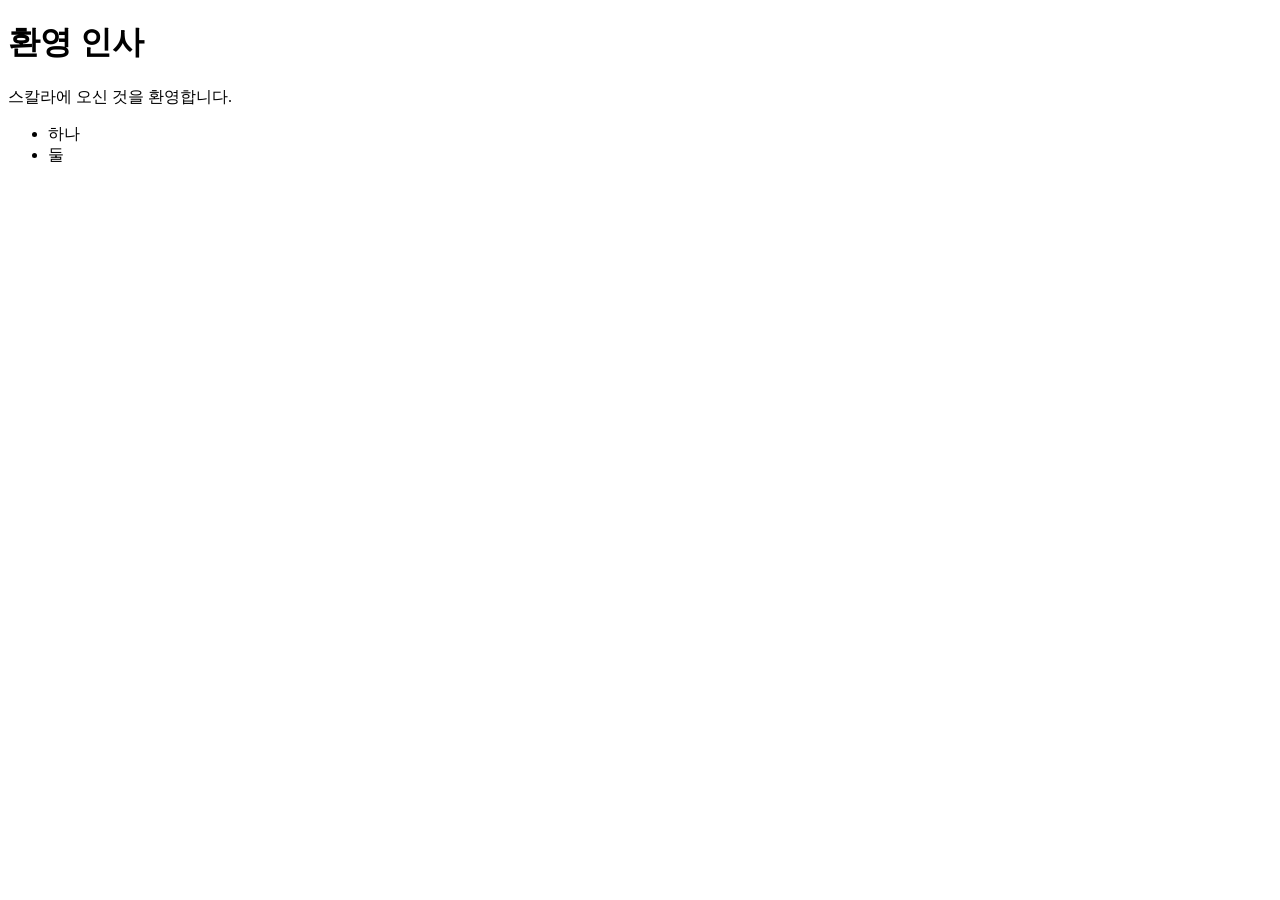
==== html/index.html @ 6786fbf0 "자기소개 변경" ====
<!DOCTYPE html>
<html lang="en">
<head>
    <meta charset="UTF-8">
    <meta name="viewport" content="width=device-width, initial-scale=1.0">
    <title>Welcome SKALAL</title>
</head>
<body>
    <h1>환영 인사</h1>
    <p>스칼라에 오신 것을 환영합니다.</p>
    <ul>
        <li>하나</li>
        <li>둘</li>
    </ul>
    
</body>
</html>
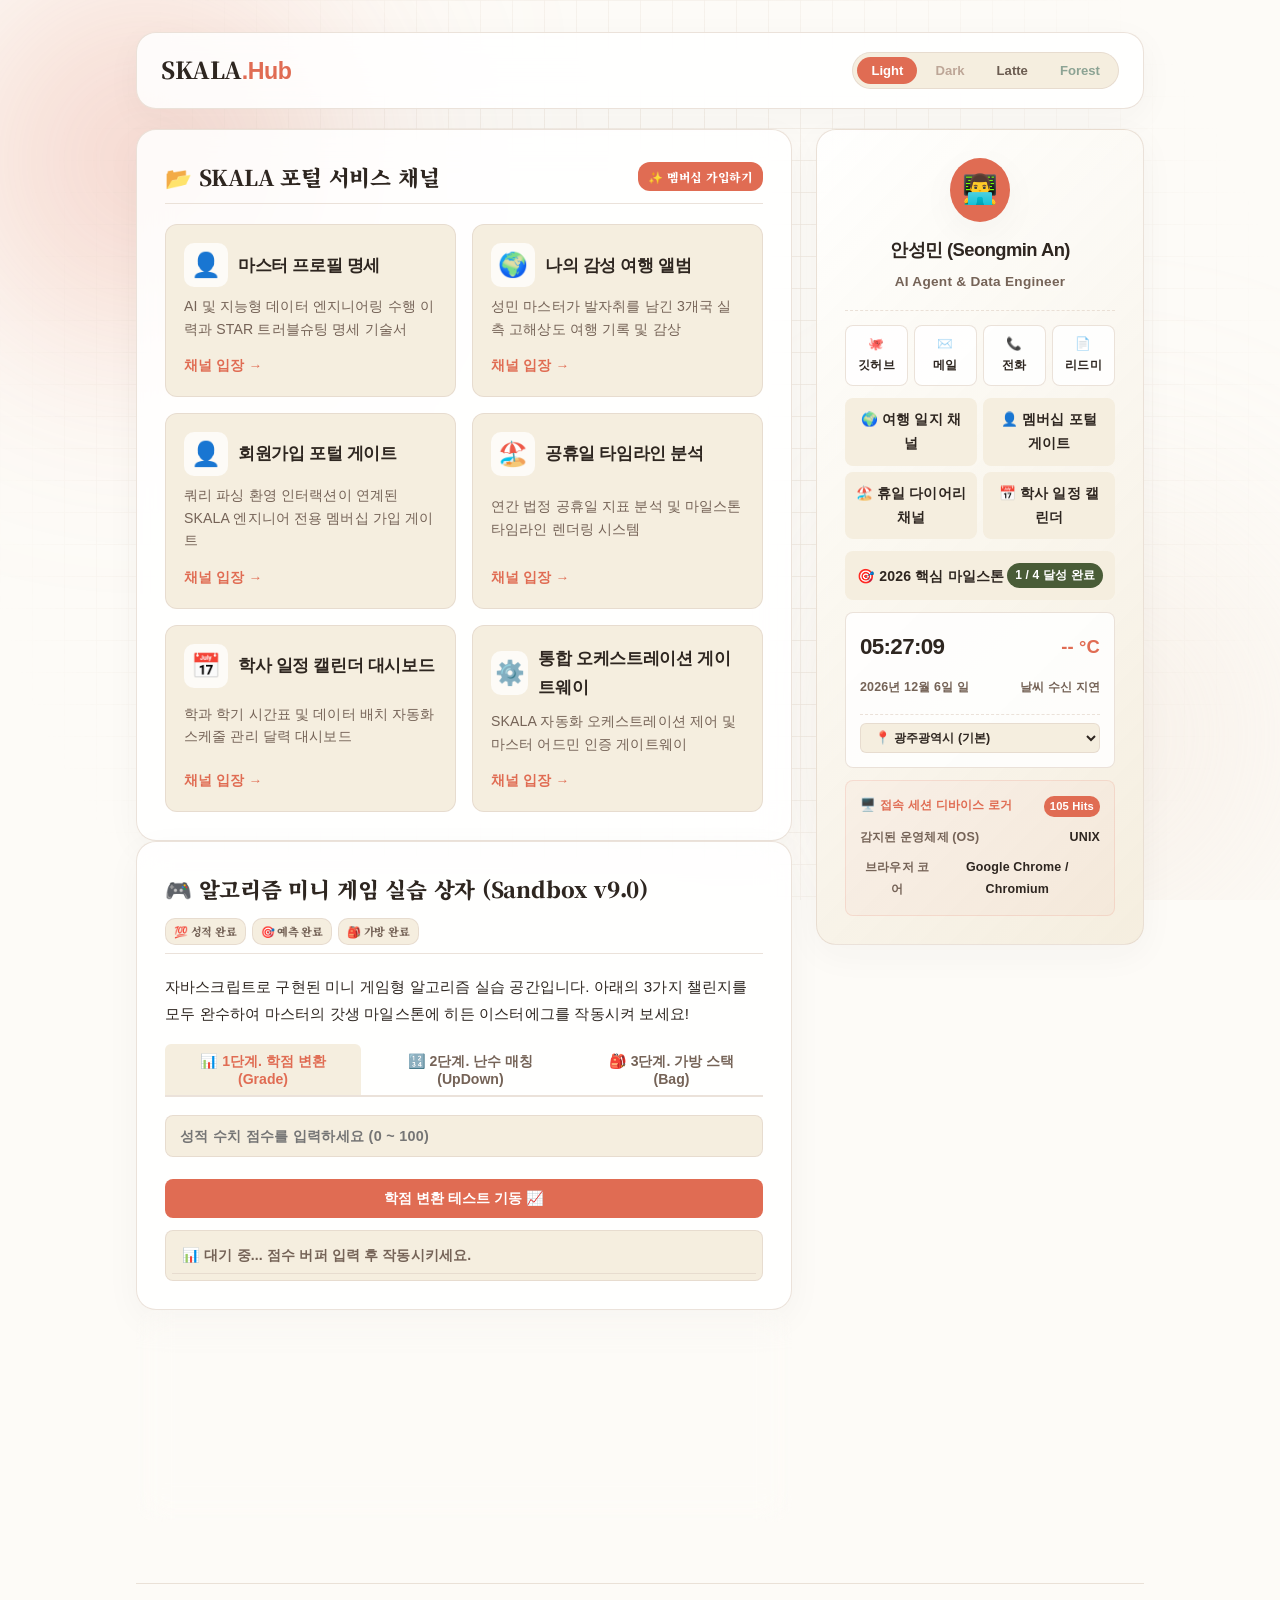
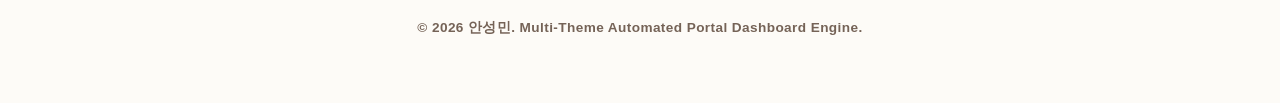
==== commit 1020b6ba: "1차 최종본 완성" ====
--- a/html/index.html
+++ b/html/index.html
@@ -1,17 +1,457 @@
 <!DOCTYPE html>
-<html lang="en">
+<html lang="ko">
 <head>
     <meta charset="UTF-8">
     <meta name="viewport" content="width=device-width, initial-scale=1.0">
-    <title>Welcome SKALAL</title>
+    <title>SKALA | Portal 마스터 허브 대시보드</title>
+    <link rel="stylesheet" href="../css/style.css">
+    <style>
+        /* 📱 고속 줌인 및 반응형 픽셀 무결성 스타일팩 */
+        .naver-main-layout {
+            display: grid;
+            grid-template-columns: 2fr 1fr;
+            gap: 24px;
+            align-items: start;
+        }
+        @media (max-width: 1024px) {
+            .naver-main-layout {
+                grid-template-columns: 1fr;
+            }
+            .right-sidebar-stream {
+                order: -1;
+            }
+        }
+        .portal-service-grid {
+            display: grid;
+            grid-template-columns: repeat(auto-fit, minmax(240px, 1fr));
+            gap: 16px;
+        }
+        .cozy-input, .cozy-btn {
+            width: 100%;
+            box-sizing: border-box;
+        }
+        .sandbox-btn-group {
+            display: flex;
+            gap: 8px;
+            flex-wrap: wrap;
+            margin-top: 10px;
+        }
+        .sandbox-btn-group .cozy-btn {
+            flex: 1;
+            min-width: 100px;
+        }
+
+        /* �️ 입체형 좌우 분할 게임 디스플레이 콘솔 전용 디자인 팩 */
+        .console-split-layout {
+            display: grid;
+            grid-template-columns: 1fr 1.1fr;
+            gap: 16px;
+            margin-top: 10px;
+        }
+        @media (max-width: 768px) {
+            .console-split-layout {
+                grid-template-columns: 1fr;
+            }
+        }
+
+        .console-control-panel {
+            display: flex;
+            flex-direction: column;
+            gap: 6px;
+        }
+
+        /* 따뜻한 라떼/오트밀 감성의 코지(Cozy) 가상 스크린 */
+        .virtual-screen-deck {
+            background: var(--bg-nested);
+            border: 1px solid var(--border-cozy);
+            border-radius: 12px;
+            padding: 12px;
+            display: flex;
+            flex-direction: column;
+            justify-content: space-between;
+            box-shadow: var(--shadow-cozy);
+            position: relative;
+            min-height: 180px; /* 세로 폭 대폭 축소하여 No Scroll 핏 완료 */
+        }
+
+        .screen-glass {
+            flex: 1;
+            background: var(--bg-primary);
+            border-radius: 8px;
+            border: 1px solid var(--border-cozy);
+            padding: 10px;
+            position: relative;
+            overflow: hidden;
+            display: flex;
+            flex-direction: column;
+            align-items: center;
+            justify-content: center;
+            text-align: center;
+            transition: var(--transition-apple);
+        }
+
+        /* 아날로그 노이즈를 걷어내고 따뜻한 에스테틱 격자망 투영 */
+        .screen-crt-grid {
+            position: absolute;
+            top: 0; left: 0; width: 100%; height: 100%;
+            background-image: radial-gradient(var(--border-cozy) 1px, transparent 1px);
+            background-size: 16px 16px;
+            opacity: 0.35;
+            pointer-events: none;
+            z-index: 10;
+        }
+
+        .screen-title {
+            font-size: 0.72rem;
+            font-weight: 800;
+            color: var(--text-muted);
+            display: flex;
+            justify-content: space-between;
+            width: 100%;
+            border-bottom: 1px dashed var(--border-cozy);
+            padding-bottom: 4px;
+            margin-bottom: 8px;
+        }
+
+        /* 🐾 성장형 마스터 아바타 캐릭터 */
+        .avatar-stage-wrap {
+            display: flex;
+            flex-direction: column;
+            align-items: center;
+            gap: 6px;
+            animation: breatheMotion 2s infinite alternate ease-in-out;
+        }
+        @keyframes breatheMotion {
+            0% { transform: translateY(0); }
+            100% { transform: translateY(-4px); }
+        }
+        .avatar-character {
+            font-size: 2.5rem;
+            transition: var(--transition-apple);
+            filter: drop-shadow(0 4px 8px rgba(224, 108, 83, 0.25));
+        }
+        .avatar-level-tag {
+            background: var(--color-brand);
+            color: #fff;
+            font-size: 0.7rem;
+            font-weight: 800;
+            padding: 1px 6px;
+            border-radius: 20px;
+            box-shadow: 0 2px 6px rgba(224,108,83,0.2);
+        }
+
+        /* 📊 누적 학점 게이지 그래프 */
+        .progress-rail {
+            width: 100%;
+            max-width: 180px;
+            height: 8px;
+            background: var(--bg-nested);
+            border-radius: 10px;
+            overflow: hidden;
+            border: 1px solid var(--border-cozy);
+            margin-top: 4px;
+        }
+        .progress-bar-fill {
+            width: 0%;
+            height: 100%;
+            background: var(--color-brand);
+            transition: width 1.2s cubic-bezier(0.16, 1, 0.3, 1);
+            box-shadow: 0 0 4px rgba(224, 108, 83, 0.3);
+        }
+
+        /* 🎒 가방 입체 스택 랙 */
+        .console-stack-rack {
+            display: flex;
+            flex-direction: column-reverse;
+            gap: 4px;
+            width: 100%;
+            max-width: 150px;
+            background: var(--bg-primary);
+            border: 1px dashed var(--border-cozy);
+            padding: 6px;
+            border-radius: 6px;
+            min-height: 90px;
+        }
+        .console-rack-item {
+            background: var(--bg-nested);
+            color: var(--text-main);
+            padding: 3px 8px;
+            border-radius: 4px;
+            font-size: 0.72rem;
+            font-weight: 800;
+            text-align: center;
+            border: 1px solid var(--border-cozy);
+            animation: popIn 0.3s forwards cubic-bezier(0.16, 1, 0.3, 1);
+        }
+        @keyframes popIn {
+            from { opacity: 0; transform: scale(0.9) translateY(8px); }
+            to { opacity: 1; transform: scale(1) translateY(0); }
+        }
+
+        /* 🔢 이진 탐색 스캔 도트 가이드 */
+        .binary-scan-rail {
+            display: flex;
+            justify-content: space-between;
+            width: 100%;
+            max-width: 200px;
+            height: 16px;
+            background: var(--bg-primary);
+            border-radius: 20px;
+            border: 1px solid var(--border-cozy);
+            align-items: center;
+            padding: 0 8px;
+            margin-top: 6px;
+        }
+        .scan-dot {
+            width: 6px;
+            height: 6px;
+            background: var(--border-cozy);
+            border-radius: 50%;
+            transition: var(--transition-apple);
+        }
+        .scan-dot.active {
+            background: var(--color-brand);
+            box-shadow: 0 0 6px var(--color-brand);
+            transform: scale(1.2);
+        }
+        .scan-dot.target {
+            background: var(--color-success);
+            box-shadow: 0 0 6px var(--color-success);
+            transform: scale(1.2);
+        }
+    </style>
 </head>
 <body>
-    <h1>환영 인사</h1>
-    <p>스칼라에 오신 것을 환영합니다.</p>
-    <ul>
-        <li>하나</li>
-        <li>둘</li>
-    </ul>
-    
+
+    <div class="mesh-gradient-bg">
+        <div class="gradient-orb orb-1"></div>
+        <div class="gradient-orb orb-2"></div>
+        <div class="notion-grid-mask"></div>
+    </div>
+
+    <div class="app-container">
+        <header class="global-header">
+            <a href="index.html" class="logo-area" style="text-decoration:none; color:inherit;">SKALA<span>.Hub</span></a>
+            <nav class="theme-select-box" aria-label="멀티 테마 스위치">
+                <button class="theme-btn-node active" data-theme="light">Light</button>
+                <button class="theme-btn-node" data-theme="dark">Dark</button>
+                <button class="theme-btn-node" data-theme="oatmeal">Latte</button>
+                <button class="theme-btn-node" data-theme="forest">Forest</button>
+            </nav>
+        </header>
+
+        <main class="naver-main-layout">
+            
+            <div class="left-content-stream">
+                <section class="dashboard-card">
+                    <div class="widget-headline" style="display:flex; justify-content:space-between; align-items:center;">
+                        <span>📂 SKALA 포털 서비스 채널</span>
+                        <a href="signUp.html" style="font-size:0.75rem; font-weight:900; background:var(--color-brand); color:#fff; padding:4px 10px; border-radius:12px; text-decoration:none;">✨ 멤버십 가입하기</a>
+                    </div>
+                    <div class="portal-service-grid">
+                        
+                        <div class="service-nav-card" style="border:1px solid var(--border-cozy);">
+                            <div class="service-nav-header">
+                                <div class="service-icon-wrap">👤</div>
+                                <div class="service-nav-title">마스터 프로필 명세</div>
+                            </div>
+                            <p class="service-nav-desc">AI 및 지능형 데이터 엔지니어링 수행 이력과 STAR 트러블슈팅 명세 기술서</p>
+                            <a href="myProfile.html" class="service-jump-btn">채널 입장 &rarr;</a>
+                        </div>
+
+                        <div class="service-nav-card" style="border:1px solid var(--border-cozy);">
+                            <div class="service-nav-header">
+                                <div class="service-icon-wrap">🌍</div>
+                                <div class="service-nav-title">나의 감성 여행 앨범</div>
+                            </div>
+                            <p class="service-nav-desc">성민 마스터가 발자취를 남긴 3개국 실측 고해상도 여행 기록 및 감상</p>
+                            <a href="myTrip.html" class="service-jump-btn">채널 입장 &rarr;</a>
+                        </div>
+
+                        <div class="service-nav-card" style="border:1px solid var(--border-cozy);">
+                            <div class="service-nav-header">
+                                <div class="service-icon-wrap">👤</div>
+                                <div class="service-nav-title">회원가입 포털 게이트</div>
+                            </div>
+                            <p class="service-nav-desc">쿼리 파싱 환영 인터랙션이 연계된 SKALA 엔지니어 전용 멤버십 가입 게이트</p>
+                            <a href="signUp.html" class="service-jump-btn">채널 입장 &rarr;</a>
+                        </div>
+
+                        <div class="service-nav-card" style="border:1px solid var(--border-cozy);">
+                            <div class="service-nav-header">
+                                <div class="service-icon-wrap">🏖️</div>
+                                <div class="service-nav-title">공휴일 타임라인 분석</div>
+                            </div>
+                            <p class="service-nav-desc">연간 법정 공휴일 지표 분석 및 마일스톤 타임라인 렌더링 시스템</p>
+                            <a href="holiday.html" class="service-jump-btn">채널 입장 &rarr;</a>
+                        </div>
+
+                        <div class="service-nav-card" style="border:1px solid var(--border-cozy);">
+                            <div class="service-nav-header">
+                                <div class="service-icon-wrap">📅</div>
+                                <div class="service-nav-title">학사 일정 캘린더 대시보드</div>
+                            </div>
+                            <p class="service-nav-desc">학과 학기 시간표 및 데이터 배치 자동화 스케줄 관리 달력 대시보드</p>
+                            <a href="myClass.html" class="service-jump-btn">채널 입장 &rarr;</a>
+                        </div>
+
+                        <div class="service-nav-card" style="border:1px solid var(--border-cozy);">
+                            <div class="service-nav-header">
+                                <div class="service-icon-wrap">⚙️</div>
+                                <div class="service-nav-title">통합 오케스트레이션 게이트웨이</div>
+                            </div>
+                            <p class="service-nav-desc">SKALA 자동화 오케스트레이션 제어 및 마스터 어드민 인증 게이트웨이</p>
+                            <a href="gateway.html" class="service-jump-btn">채널 입장 &rarr;</a>
+                        </div>
+
+                    </div>
+                </section>
+
+                <section class="dashboard-card" id="sandboxSection">
+                    <div class="widget-headline" style="display:flex; justify-content:space-between; align-items:center; flex-wrap:wrap; gap:10px;">
+                        <span>🎮 알고리즘 미니 게임 실습 상자 (Sandbox v9.0)</span>
+                        <!-- 🎁 마스터 퀘스트 배지 현황판 -->
+                        <div style="display:flex; gap:6px;">
+                            <span id="badgeRunning" style="font-size:0.7rem; font-weight:900; background:var(--bg-nested); color:var(--text-muted); padding:3px 8px; border-radius:10px; border:1px solid var(--border-cozy); transition:var(--transition-apple);">💯 성적 완료</span>
+                            <span id="badgeGourmet" style="font-size:0.7rem; font-weight:900; background:var(--bg-nested); color:var(--text-muted); padding:3px 8px; border-radius:10px; border:1px solid var(--border-cozy); transition:var(--transition-apple);">🎯 예측 완료</span>
+                            <span id="badgeTravel" style="font-size:0.7rem; font-weight:900; background:var(--bg-nested); color:var(--text-muted); padding:3px 8px; border-radius:10px; border:1px solid var(--border-cozy); transition:var(--transition-apple);">🎒 가방 완료</span>
+                        </div>
+                    </div>
+                    <p class="section-desc" style="margin-bottom:16px;">
+                        자바스크립트로 구현된 미니 게임형 알고리즘 실습 공간입니다. 아래의 3가지 챌린지를 모두 완수하여 마스터의 갓생 마일스톤에 히든 이스터에그를 작동시켜 보세요!
+                    </p>
+                    <div class="sandbox-tabs" role="tablist">
+                        <button class="tab-btn active" onclick="switchSandboxTab('gradePanel', this)">📊 1단계. 학점 변환 (Grade)</button>
+                        <button class="tab-btn" onclick="switchSandboxTab('updownPanel', this)">🔢 2단계. 난수 매칭 (UpDown)</button>
+                        <button class="tab-btn" onclick="switchSandboxTab('bagPanel', this)">🎒 3단계. 가방 스택 (Bag)</button>
+                    </div>
+
+                    <!-- 1. Grade 탭 (러닝 강도 판정) -->
+                    <div class="tab-panel active" id="gradePanel" role="tabpanel">
+                        <label for="gradeInput" style="display:none;">러닝 컨디션 점수</label>
+                        <input type="number" class="cozy-input" id="gradeInput" placeholder="성적 수치 점수를 입력하세요 (0 ~ 100)">
+                        <button class="cozy-btn" style="margin-top:10px;" onclick="executeGradeCalc()">학점 변환 테스트 기동 📈</button>
+                        <div class="sandbox-log-list" id="gradeLog"><div class="sandbox-log-item">📊 대기 중... 점수 버퍼 입력 후 작동시키세요.</div></div>
+                    </div>
+
+                    <!-- 2. UpDown 탭 (미식 임계값 맞추기) -->
+                    <div class="tab-panel" id="updownPanel" role="tabpanel">
+                        <label for="updownInput" style="display:none;">매운맛 임계값 예측</label>
+                        <input type="number" class="cozy-input" id="updownInput" placeholder="추측 난수 변수값 입력 (1 ~ 100)">
+                        <div class="sandbox-btn-group">
+                            <button class="cozy-btn" onclick="executeUpDownGame()">정답 맞추기 시도 🎯</button>
+                            <button class="cozy-btn" style="background:var(--text-muted);" onclick="resetUpDownGame()">난수 초기화</button>
+                        </div>
+                        <div class="sandbox-log-list" id="updownLog"><div class="sandbox-log-item">🎲 게임이 준비되었습니다. 난수를 예측해 보세요! (치트키는 F12 콘솔 탭을 확인하세요.)</div></div>
+                    </div>
+
+                    <!-- 3. Bag 탭 (여행 캐리어 패킹) -->
+                    <div class="tab-panel" id="bagPanel" role="tabpanel">
+                        <label for="bagInput" style="display:none;">여행 소장품 기입</label>
+                        <input type="text" class="cozy-input" id="bagInput" placeholder="가방에 집어넣을 소장품 명칭 입력 (예: 스마트폰, 노트북, 책, 지갑 등)">
+                        <div class="sandbox-btn-group">
+                            <button class="cozy-btn" onclick="executeBagAction('add')">아이템 적재 ➕</button>
+                            <button class="cozy-btn" style="background:#ba7a70;" onclick="executeBagAction('remove')">최근 아이템 꺼내기 (Pop) ➖</button>
+                            <button class="cozy-btn" style="background:var(--text-main);" onclick="executeBagAction('clear')">가방 전체 비우기</button>
+                        </div>
+                        <div class="sandbox-log-list" id="bagLog"><div class="sandbox-log-item">🎒 가방 인스턴스가 완전히 비어있습니다.</div></div>
+                    </div>
+                </section>
+
+                <section class="dashboard-card n8n-live-panel">
+                    <div class="n8n-header-meta">
+                        <div>🔄 n8n 워크플로우 실시간 파이프라인 모니터</div>
+                        <div id="n8nStatus" style="color:#a3e635; font-weight: 900; letter-spacing: 0.05em;">● 정상 작동 중</div>
+                    </div>
+                    <div class="n8n-terminal-box" title="마우스 호버 시 로그 스트림 흐름이 정지되어 가독성을 확보합니다">
+                        <div class="n8n-scroller" id="n8nTerminalScroller"></div>
+                    </div>
+                </section>
+            </div>
+
+            <div class="right-sidebar-stream">
+                <div class="dashboard-card naver-profile-box">
+                    <div class="profile-avatar">👨‍💻</div>
+                    <div class="profile-name">안성민 (Seongmin An)</div>
+                    <div class="profile-duty">AI Agent & Data Engineer</div>
+                    
+                    <div class="portal-quick-bar" aria-label="개인 서재 핫라인 링크">
+                        <a href="https://github.com/rntqkdl" target="_blank" class="quick-chip" title="GitHub 코드 저장소 오픈">🐙<br>깃허브</a>
+                        <a href="mailto:tjdals2299@gmail.com" class="quick-chip" title="이메일 다이렉트 전송">✉️<br>메일</a>
+                        <a href="tel:010-2878-5134" class="quick-chip" title="유선 모바일 핫라인 연결">📞<br>전화</a>
+                        <a href="../README.md" target="_blank" class="quick-chip" title="대시보드 운영 아키텍처 명세서">📄<br>리드미</a>
+                    </div>
+                    
+                    <div class="sub-links">
+                        <a href="myTrip.html">🌍 여행 일지 채널</a>
+                        <a href="signUp.html">👤 멤버십 포털 게이트</a>
+                        <a href="holiday.html">🏖️ 휴일 다이어리 채널</a>
+                        <a href="myClass.html">📅 학사 일정 캘린더</a>
+                    </div>
+
+                    <div class="milestone-counter">
+                        <span>🎯 2026 핵심 마일스톤</span>
+                        <span class="milestone-badge" id="milestoneCount">1 / 4 달성 완료</span>
+                    </div>
+
+                    <div class="milestone-counter" style="flex-direction:column; align-items:stretch; gap:10px; margin-top:12px; background:var(--bg-card); border:1px solid var(--border-cozy); padding:14px;">
+                        <div style="display:flex; justify-content:space-between; align-items:center;">
+                            <span id="realtimeClock" style="font-size:1.4rem; font-weight:900; letter-spacing:-0.03em;">00:00:00</span>
+                            <span id="wTemp" style="font-weight:900; color:var(--color-brand); font-size:1.15rem;">--°C</span>
+                        </div>
+                        <div style="display:flex; justify-content:space-between; align-items:center; font-size:0.78rem; color:var(--text-muted);">
+                            <span id="realtimeDate">날짜 연산 중</span>
+                            <span id="wDesc" style="font-weight:700;">로딩 중...</span>
+                        </div>
+                        <!-- ⛅ 고도화: 비동기 도시 선택 기상 레이어 탑재 -->
+                        <div style="margin-top: 6px; border-top: 1px dashed var(--border-cozy); padding-top: 8px;">
+                            <label for="city-select" style="display:none;">도시 선택</label>
+                            <select id="city-select" style="width:100%; background:var(--bg-nested); border:1px solid var(--border-cozy); padding:6px 10px; border-radius:6px; font-size:0.78rem; font-weight:700; color:var(--text-main); cursor:pointer;">
+                                <option value="35.1595,126.8526">📍 광주광역시 (기본)</option>
+                                <option value="37.5665,126.9780">📍 서울특별시</option>
+                                <option value="35.1796,129.0756">📍 부산광역시</option>
+                                <option value="35.8714,128.6014">📍 대구광역시</option>
+                                <option value="37.4563,126.7052">📍 인천광역시</option>
+                                <option value="36.3504,127.3845">📍 대전광역시</option>
+                                <option value="35.5384,129.3114">📍 울산광역시</option>
+                                <option value="33.4996,126.5312">📍 제주특별자치도</option>
+                            </select>
+                        </div>
+                    </div>
+                    
+                    <!-- 📟 고도화: 사용자 디바이스 감지 및 세션 카운터 보드 -->
+                    <div class="milestone-counter" style="flex-direction:column; align-items:stretch; gap:8px; margin-top:12px; background:rgba(224,108,83,0.04); border:1px solid rgba(224,108,83,0.15); padding:14px; font-size:0.78rem;">
+                        <div style="display:flex; justify-content:space-between; align-items:center; font-weight:900;">
+                            <span style="color:var(--color-brand);">🖥️ 접속 세션 디바이스 로거</span>
+                            <span id="platformViewCount" style="background:var(--color-brand); color:#fff; padding:1px 6px; border-radius:10px; font-size:0.7rem;">0회 접속</span>
+                        </div>
+                        <div style="display:flex; justify-content:space-between; align-items:center; font-weight:700; color:var(--text-muted); margin-top:2px;">
+                            <span>감지된 운영체제 (OS)</span>
+                            <span id="detectedOSVal" style="color:var(--text-main);">감지 중...</span>
+                        </div>
+                        <div style="display:flex; justify-content:space-between; align-items:center; font-weight:700; color:var(--text-muted);">
+                            <span>브라우저 코어</span>
+                            <span id="detectedBrowserVal" style="color:var(--text-main);">감지 중...</span>
+                        </div>
+                    </div>
+                </div>
+            </div>
+
+        </main>
+
+        <footer class="global-footer">
+            <p>© 2026 안성민. Multi-Theme Automated Portal Dashboard Engine.</p>
+        </footer>
+    </div>
+
+    <script type="module" src="../script/app.js"></script>
+    <script>
+        function switchSandboxTab(panelId, btnElement) {
+            document.querySelectorAll('.tab-btn').forEach(btn => btn.classList.remove('active'));
+            document.querySelectorAll('.tab-panel').forEach(panel => panel.classList.remove('active'));
+            btnElement.classList.add('active');
+            document.getElementById(panelId).classList.add('active');
+        }
+    </script>
 </body>
 </html>
--- a/css/style.css
+++ b/css/style.css
@@ -0,0 +1,290 @@
+/* ==========================================================================
+   SKALA PORTAL UNIFIED DESIGN SYSTEM v9.0 (Premium Typography Framework)
+   ========================================================================== */
+
+/* 🌐 외부 폰트 의존성 리스크가 없는 구글 표준 고해상도 웹폰트 아키텍처 로드 */
+@import url('https://fonts.googleapis.com/css2?family=Noto+Serif+KR:wght@600;900&family=Pretendard:wght@400;600;800;900&display=swap');
+
+:root {
+    /* 🎨 4-Way 테마 시스템 마스터 토큰 */
+    --bg-primary: #fdfbf7;      
+    --bg-card: rgba(255, 255, 255, 0.85); 
+    --bg-nested: #f5eedf;       
+    --text-main: #2e2620;       
+    --text-muted: #756357;      
+    --color-brand: #e06c53;     
+    --color-brand-hover: #bc523c;
+    --color-success: #495c37;   
+    --color-info: #3b6887;
+    --border-cozy: rgba(224, 211, 198, 0.65);
+    --shadow-cozy: 0 10px 36px 0 rgba(61, 53, 46, 0.04);
+    --shadow-hover: 0 24px 56px -8px rgba(61, 53, 46, 0.09);
+    --orb-blend: multiply;
+    --orb-color-1: #e06c53;
+    --orb-color-2: #ecd9cc;
+
+    /* ✍️ [고도화] 예시 3 구조가 반영된 타이포그래피 계층 매트릭스 */
+    --font-sans: 'Pretendard', -apple-system, sans-serif;
+    --font-serif: 'Noto Serif KR', 'Apple Eeyo', serif; /* B안 핵심: 따뜻한 세리프 */
+    --font-size-h1: clamp(1.9rem, 4.5vw, 2.4rem);
+    --font-size-h2: clamp(1.2rem, 2.5vw, 1.35rem);
+    --font-size-body: 0.95rem;
+    --font-size-sm: 0.85rem;
+    
+    --radius-lg: 20px;
+    --radius-md: 12px;
+    --radius-sm: 8px;
+    --transition-apple: all 0.4s cubic-bezier(0.16, 1, 0.3, 1);
+}
+
+[data-theme="dark"] {
+    --bg-primary: #120e0c;      
+    --bg-card: rgba(28, 22, 20, 0.88);
+    --bg-nested: #241b19;
+    --text-main: #fcf9f2;       
+    --text-muted: #bda697;
+    --color-brand: #e87b60;
+    --color-brand-hover: #ff9378;
+    --color-success: #8bb867;
+    --color-info: #6da2cc;
+    --border-cozy: rgba(61, 47, 43, 0.6);
+    --shadow-cozy: 0 14px 44px rgba(0, 0, 0, 0.55);
+    --shadow-hover: 0 28px 68px rgba(0, 0, 0, 0.75);
+    --orb-blend: screen;
+    --orb-color-1: #4a2721;
+    --orb-color-2: #241614;
+}
+
+[data-theme="oatmeal"] {
+    --bg-primary: #e4ddd2;      
+    --bg-card: rgba(248, 244, 236, 0.85); 
+    --bg-nested: #d6cbbe;       
+    --text-main: #2b221d;       
+    --text-muted: #6b5c51;      
+    --color-brand: #b85237;     
+    --color-brand-hover: #963922;
+    --color-success: #3f5231;
+    --color-info: #2c4e6e;
+    --border-cozy: rgba(186, 173, 159, 0.7);
+    --shadow-cozy: 0 10px 36px rgba(38, 31, 27, 0.06);
+    --shadow-hover: 0 22px 48px rgba(38, 31, 27, 0.14);
+    --orb-blend: multiply;
+    --orb-color-1: #ba5136;
+    --orb-color-2: #dbcaa7;
+}
+
+[data-theme="forest"] {
+    --bg-primary: #0e120f;      
+    --bg-card: rgba(22, 31, 26, 0.88); 
+    --bg-nested: #18221e;       
+    --text-main: #e2ebe5;       
+    --text-muted: #8ca394;      
+    --color-brand: #e67153;     
+    --color-brand-hover: #f5876b;
+    --color-success: #a0c283;
+    --color-info: #7bb5db;
+    --border-cozy: rgba(38, 51, 44, 0.6);
+    --shadow-cozy: 0 14px 44px rgba(0, 0, 0, 0.65);
+    --shadow-hover: 0 28px 68px rgba(0, 0, 0, 0.85);
+    --orb-blend: screen;
+    --orb-color-1: #1c3322;
+    --orb-color-2: #3d231d;
+}
+
+/* 🧼 웹 표준 초기화 리셋 및 자간/행간의 책 판형 에세이화 튜닝 */
+*, *::before, *::after { box-sizing: border-box; margin: 0; padding: 0; }
+body {
+    background-color: var(--bg-primary); color: var(--text-main);
+    font-family: var(--font-sans);
+    font-size: var(--font-size-body);
+    line-height: 1.75; /* 📖 예시 3: 행간을 시원하게 벌려 가독성 확보 */
+    letter-spacing: 0.01em; /* 자간 미세 조율 */
+    transition: background-color 0.4s ease, color 0.4s ease; overflow-x: hidden;
+}
+button, input { font-family: inherit; font-size: inherit; color: inherit; background: none; border: none; }
+button { cursor: pointer; }
+a { color: inherit; text-decoration: none; }
+
+/* 🌌 Mesh Background & 격자망 마스크 */
+.mesh-gradient-bg { position: fixed; top: 0; left: 0; width: 100vw; height: 100vh; z-index: -1; overflow: hidden; background: var(--bg-primary); }
+.gradient-orb { position: absolute; border-radius: 50%; filter: blur(100px); opacity: 0.38; mix-blend-mode: var(--orb-blend); transition: background 0.6s ease; animation: orbMove 25s infinite alternate ease-in-out; }
+.orb-1 { width: 550px; height: 500px; background: radial-gradient(circle, var(--orb-color-1) 0%, transparent 70%); top: -10%; left: -10%; }
+.orb-2 { width: 650px; height: 600px; background: radial-gradient(circle, var(--orb-color-2) 0%, transparent 70%); bottom: -15%; right: -10%; animation-delay: -5s; }
+.notion-grid-mask {
+    position: absolute; width: 100%; height: 100%; background-size: 32px 32px;
+    background-image: linear-gradient(to right, var(--border-cozy) 1px, transparent 1px), linear-gradient(to bottom, var(--border-cozy) 1px, transparent 1px);
+    mask-image: radial-gradient(circle at center, white 40%, transparent 85%); -webkit-mask-image: radial-gradient(circle at center, white 40%, transparent 85%); opacity: 0.55;
+}
+@keyframes orbMove { 0% { transform: translate(0, 0) scale(1) rotate(0deg); } 50% { transform: translate(45px, -25px) scale(1.08) rotate(90deg); } 100% { transform: translate(80px, 35px) scale(0.95) rotate(180deg); } }
+
+/* 🏛️ 포털 구조 공통 레이아웃 */
+.app-container { max-width: 1040px; width: 100%; margin: 0 auto; padding: 32px 16px; display: flex; flex-direction: column; gap: 20px; }
+.global-header {
+    display: flex; justify-content: space-between; align-items: center; padding: 16px 24px;
+    background: var(--bg-card); border: 1px solid var(--border-cozy); border-radius: 20px;
+    box-shadow: var(--shadow-cozy); backdrop-filter: blur(16px); -webkit-backdrop-filter: blur(16px);
+}
+
+/* ☕ B안 핵심: 브랜드 로고 및 메인 타이틀 계열에 웅장한 명조체 주입 */
+.logo-area { font-family: var(--font-serif); font-size: 1.45rem; font-weight: 900; letter-spacing: -0.02em; }
+.logo-area span { color: var(--color-brand); font-weight: 600; font-family: var(--font-sans); }
+
+.theme-select-box { display: flex; gap: 4px; background: var(--bg-nested); padding: 4px; border-radius: 30px; border: 1px solid var(--border-cozy); }
+.theme-btn-node { padding: 6px 14px; border-radius: 20px; font-size: 0.82rem; font-weight: 800; color: var(--text-muted); transition: var(--transition-apple); }
+.theme-btn-node.active { background: var(--color-brand); color: #fff; }
+
+.dashboard-card {
+    background: var(--bg-card); border: 1px solid var(--border-cozy); border-radius: 20px; padding: 28px;
+    box-shadow: var(--shadow-cozy); backdrop-filter: blur(16px); -webkit-backdrop-filter: blur(16px); transition: all 0.4s ease;
+}
+.dashboard-card:hover { border-color: var(--color-brand); box-shadow: var(--shadow-hover); }
+
+/* 헤더 가독성 패치 */
+.widget-headline { font-family: var(--font-serif); font-size: var(--font-size-h2); font-weight: 900; letter-spacing: -0.01em; margin-bottom: 20px; padding-bottom: 8px; border-bottom: 1px solid var(--border-cozy); color: var(--text-main); }
+.clock-time { font-size: 2.7rem; font-weight: 900; letter-spacing: -0.03em; color: var(--text-main); }
+.clock-date, .weather-desc-text { font-size: 0.9rem; color: var(--text-muted); font-weight: 700; letter-spacing: 0.02em; }
+.weather-info-block { display: flex; justify-content: space-between; align-items: center; }
+
+/* 2열 구조 본문 메인 그리드 */
+.naver-main-layout { display: grid; grid-template-columns: 1fr 340px; gap: 20px; align-items: start; }
+@media (max-width: 880px) { .naver-main-layout { grid-template-columns: 1fr; } }
+
+/* 📂 서비스 캐스트 허브 카드 */
+.portal-service-grid { display: grid; grid-template-columns: repeat(auto-fit, minmax(260px, 1fr)); gap: 16px; }
+.service-nav-card { background: var(--bg-nested); border: 1px solid transparent; border-radius: 12px; padding: 18px; display: flex; flex-direction: column; justify-content: space-between; transition: var(--transition-apple); }
+.service-nav-card:hover { background: #ffffff; border-color: var(--color-brand); transform: translateY(-4px); box-shadow: var(--shadow-cozy); }
+.service-nav-header { display: flex; align-items: center; gap: 10px; margin-bottom: 8px; }
+.service-icon-wrap { font-size: 1.5rem; background: var(--bg-primary); width: 44px; height: 44px; display: flex; align-items: center; justify-content: center; border-radius: 10px; }
+.service-nav-title { font-weight: 800; font-size: 1.05rem; color: var(--text-main); letter-spacing: -0.02em; }
+.service-nav-desc { font-size: 0.88rem; color: var(--text-muted); line-height: 1.6; margin-bottom: 14px; font-weight: 500; letter-spacing: 0.01em; }
+.service-jump-btn { font-size: 0.85rem; font-weight: 800; color: var(--color-brand); display: flex; align-items: center; gap: 4px; align-self: flex-start; }
+
+/* 🔄 n8n 터미널 라이브 캐스트 */
+.n8n-live-panel { background: #181311; color: #a3e635; font-family: 'Fira Code', monospace; border-left: 4px solid var(--color-brand); letter-spacing: 0; }
+.n8n-header-meta { display: flex; justify-content: space-between; font-size: 0.8rem; color: #7a6a65; margin-bottom: 12px; font-weight: 800; }
+.n8n-terminal-box { height: 120px; overflow: hidden; position: relative; border-radius: 8px; background: rgba(0,0,0,0.2); padding: 8px; }
+.n8n-scroller { position: absolute; width: 100%; top: 0; animation: n8nScrollLoop 14s infinite linear; }
+.n8n-terminal-box:hover .n8n-scroller { animation-play-state: paused; }
+.n8n-log-line { font-size: 0.8rem; line-height: 1.6; padding: 2px 0; white-space: nowrap; text-overflow: ellipsis; overflow: hidden; display: flex; align-items: center; gap: 6px; }
+.n8n-badge { display: inline-block; padding: 1px 6px; font-size: 0.7rem; font-weight: 900; border-radius: 4px; color: #fff; line-height: 1.3; font-family: var(--font-sans); }
+.badge-trigger { background: var(--color-brand); }
+.badge-api { background: var(--color-info); }
+.badge-parse { background: #8e65c9; }
+.badge-db { background: var(--color-success); }
+@keyframes n8nScrollLoop { 0% { top: 0; } 100% { top: -160px; } }
+
+/* 🧪 샌드박스 내부 컨트롤러 UI */
+.sandbox-tabs { display: flex; gap: 4px; border-bottom: 2px solid var(--border-cozy); margin-bottom: 18px; }
+.tab-btn { padding: 8px 16px; font-weight: 800; font-size: 0.88rem; color: var(--text-muted); border-radius: 6px 6px 0 0; transition: var(--transition-apple); }
+.tab-btn:hover, .tab-btn.active { color: var(--color-brand); background: var(--bg-nested); }
+.tab-panel { display: none; }
+.tab-panel.active { display: block; animation: panelFade 0.4s var(--transition-apple); }
+@keyframes panelFade { from { opacity: 0; transform: translateY(6px); } to { opacity: 1; transform: translateY(0); } }
+
+.cozy-input { width: 100%; background: var(--bg-nested); border: 1px solid var(--border-cozy); padding: 12px 14px; border-radius: 8px; margin-bottom: 12px; font-size: 0.9rem; font-weight: 600; letter-spacing: 0.02em; }
+.cozy-btn { background: var(--color-brand); color: #fff; padding: 10px 20px; border-radius: 8px; font-weight: 800; font-size: 0.88rem; transition: var(--transition-apple); }
+.cozy-btn:hover { background: var(--color-brand-hover); transform: translateY(-1px); }
+.sandbox-btn-group { display: flex; gap: 6px; flex-wrap: wrap; }
+.sandbox-log-list { margin-top: 12px; max-height: 120px; overflow-y: auto; background: var(--bg-nested); padding: 6px; border-radius: 8px; border: 1px solid var(--border-cozy); }
+.sandbox-log-item { font-size: 0.88rem; padding: 6px 10px; border-bottom: 1px solid var(--border-cozy); color: var(--text-muted); font-weight: 600; }
+
+/* 👤 우측 미니 로그인 프로필 보드 */
+.naver-profile-box { text-align: center; background: linear-gradient(135deg, var(--bg-card), var(--bg-nested)); }
+.profile-avatar { width: 60px; height: 64px; background: var(--color-brand); border-radius: 50%; margin: 0 auto 12px; display: flex; align-items: center; justify-content: center; font-size: 1.8rem; color: white; box-shadow: var(--shadow-cozy); }
+.profile-name { font-size: 1.15rem; font-weight: 900; margin-bottom: 4px; letter-spacing: -0.03em; }
+.profile-duty { font-size: 0.85rem; color: var(--text-muted); font-weight: 700; margin-bottom: 16px; letter-spacing: 0.02em; }
+.assignment-btn { background: var(--color-brand); color: white !important; font-weight: 800; display: block; width: 100%; padding: 12px; border-radius: 12px; text-align: center; transition: var(--transition-apple); box-shadow: 0 4px 12px rgba(224, 108, 83, 0.2); letter-spacing: -0.01em; }
+.assignment-btn:hover { background: var(--color-brand-hover); transform: translateY(-2px); }
+.portal-quick-bar { display: flex; justify-content: space-between; gap: 6px; margin-top: 14px; padding-top: 14px; border-top: 1px dashed var(--border-cozy); }
+.quick-chip { flex: 1; background: var(--bg-card); border: 1px solid var(--border-cozy); padding: 8px 4px; border-radius: 8px; font-size: 0.78rem; font-weight: 800; color: var(--text-main); text-align: center; transition: var(--transition-apple); }
+.quick-chip:hover { border-color: var(--color-brand); color: var(--color-brand); background: #ffffff; transform: translateY(-2px); }
+.sub-links { display: grid; grid-template-columns: repeat(2, 1fr); gap: 6px; margin-top: 12px; }
+.sub-links a { background: var(--bg-nested); padding: 10px; text-align: center; border-radius: 8px; font-size: 0.85rem; font-weight: 700; transition: var(--transition-apple); }
+.sub-links a:hover { color: var(--color-brand); background: #fff; border: 1px solid var(--border-cozy); }
+.milestone-counter { background: var(--bg-nested); padding: 12px; border-radius: 8px; display: flex; justify-content: space-between; align-items: center; font-size: 0.88rem; font-weight: 800; margin-top: 12px; }
+.milestone-badge { background: var(--color-success); color: white; padding: 2px 8px; border-radius: 20px; font-size: 0.75rem; font-weight: 900; }
+
+/* 👤 ━━━━━━━━━━━━━━━━━━━━━━━━━━━━━━━━==========
+   PROFILE PAGE 전용 타이포그래피 밀도 최적화 컴포넌트
+   ========================================================================== */
+.profile-main-title { font-family: var(--font-serif); font-size: var(--font-size-h1); font-weight: 900; letter-spacing: -0.03em; margin-bottom: 14px; color: var(--text-main); }
+.profile-blockquote { font-family: var(--font-serif); font-size: 1.05rem; line-height: 1.8; font-weight: 600; letter-spacing: 0.02em; }
+
+.keyword-container { display: flex; flex-wrap: wrap; gap: 8px; margin: 16px 0; }
+.keyword-tag { background: var(--bg-nested); border: 1px solid var(--border-cozy); padding: 6px 14px; border-radius: 30px; font-size: 0.85rem; font-weight: 800; color: var(--text-main); letter-spacing: 0.01em; }
+
+/* 📸 라이프 갤러리 */
+.gallery-grid { display: grid; grid-template-columns: repeat(auto-fit, minmax(260px, 1fr)); gap: 20px; margin: 18px 0; }
+.gallery-card { background: var(--bg-card); border: 1px solid var(--border-cozy); border-radius: 12px; overflow: hidden; box-shadow: var(--shadow-cozy); transition: var(--transition-apple); display: flex; flex-direction: column; cursor: pointer; }
+.gallery-card:hover { transform: translateY(-6px); border-color: var(--color-brand); box-shadow: var(--shadow-hover); }
+.gallery-card-img-wrapper { width: 100%; aspect-ratio: 4 / 3; overflow: hidden; background-color: var(--bg-nested); }
+.gallery-card img { width: 100%; height: 100%; object-fit: cover; transition: transform 0.5s ease; }
+.gallery-card:hover img { transform: scale(1.06); }
+.gallery-info { padding: 20px; flex-grow: 1; }
+.gallery-info h3 { font-family: var(--font-serif); font-size: 1.12rem; font-weight: 900; margin-bottom: 8px; color: var(--text-main); letter-spacing: -0.01em; }
+.gallery-info p { font-size: 0.9rem; color: var(--text-muted); line-height: 1.65; font-weight: 500; letter-spacing: 0.01em; }
+
+/* ✍️ 트러블슈팅 스토리 카드 */
+.story-grid { display: grid; grid-template-columns: 1fr; gap: 12px; margin: 16px 0; }
+.story-card { background: var(--bg-card); border: 1px solid var(--border-cozy); border-radius: 12px; padding: 20px; display: flex; gap: 18px; cursor: pointer; transition: var(--transition-apple); box-shadow: var(--shadow-cozy); }
+.story-card:hover { transform: scale(1.01) translateX(4px); border-left: 4px solid var(--color-brand); }
+.story-icon { font-size: 2rem; display: flex; align-items: center; }
+.story-content h3 { font-family: var(--font-serif); font-size: 1.1rem; font-weight: 900; margin-bottom: 6px; color: var(--text-main); }
+.story-content p { font-size: 0.92rem; color: var(--text-muted); line-height: 1.65; font-weight: 500; }
+
+/* 인적사항 명세 */
+.profile-grid { list-style: none; display: grid; grid-template-columns: repeat(auto-fit, minmax(220px, 1fr)); gap: 12px; margin: 16px 0; }
+.profile-grid li { background: var(--bg-nested); border: 1px solid var(--border-cozy); padding: 14px; border-radius: 8px; font-size: 0.92rem; font-weight: 700; color: var(--text-main); letter-spacing: 0.01em; }
+
+/* 🛠️ 순서 기반 기술스택 */
+.tech-list { list-style: none; counter-reset: tech-idx; margin: 16px 0; }
+.tech-list li { counter-increment: tech-idx; position: relative; background: var(--bg-card); border: 1px solid var(--border-cozy); padding: 14px 16px 14px 44px; margin-bottom: 8px; border-radius: 8px; font-size: 0.95rem; font-weight: 600; box-shadow: var(--shadow-cozy); line-height: 1.7; }
+.tech-list li::before { content: "0" counter(tech-idx); position: absolute; left: 16px; top: 50%; transform: translateY(-50%); font-weight: 900; color: var(--color-brand); font-size: 0.95rem; font-family: var(--font-sans); }
+.tech-list li strong { color: var(--text-main); border-bottom: 2px solid var(--color-brand); margin-right: 6px; font-weight: 800; }
+
+/* 📅 투두 마일스톤 */
+.todo-list { list-style: none; }
+.todo-item { display: flex; align-items: center; gap: 12px; background: var(--bg-nested); border: 1px solid var(--border-cozy); padding: 14px; margin-bottom: 8px; border-radius: 8px; font-weight: 700; font-size: 0.92rem; transition: var(--transition-apple); line-height: 1.6; }
+.todo-item:hover { transform: translateX(4px); border-left: 4px solid var(--color-success); }
+.todo-item.completed { opacity: 0.65; }
+.todo-item.completed .todo-text { text-decoration: line-through; color: var(--text-muted); }
+.todo-checkbox { width: 16px; height: 16px; accent-color: var(--color-brand); }
+
+/* 🎓 경력 학력 타임라인 및 프로젝트 카드 */
+.career-timeline { background: var(--bg-card); border: 1px solid var(--border-cozy); padding: 24px; border-radius: var(--radius-lg); box-shadow: var(--shadow-cozy); }
+.career-timeline dt { font-family: var(--font-serif); font-size: 1.2rem; font-weight: 900; color: var(--text-main); margin-top: 24px; margin-bottom: 12px; padding-bottom: 6px; border-bottom: 2px solid var(--border-cozy); }
+.career-timeline dt:first-of-type { margin-top: 0; }
+.career-timeline dd { color: var(--text-muted); font-size: 0.95rem; margin-bottom: 16px; font-weight: 600; line-height: 1.75; }
+
+.project-card { background: var(--bg-nested); padding: 18px; border-radius: 8px; margin-bottom: 12px; border-left: 5px solid var(--text-muted); cursor: pointer; transition: var(--transition-apple); }
+.project-card:hover { transform: scale(1.01) translateX(4px); border-left-color: var(--color-brand); }
+.project-title { font-family: var(--font-serif); font-weight: 900; font-size: 1.05rem; color: var(--text-main); display: flex; justify-content: space-between; align-items: center; flex-wrap: wrap; gap: 8px; }
+.project-prize { font-family: var(--font-sans); color: #fff; font-weight: 900; font-size: 0.72rem; background: var(--color-brand); padding: 2px 8px; border-radius: 20px; }
+.theme-badge { background: var(--text-muted); }
+.blue-badge { background: var(--color-info); }
+.green-badge { background: var(--color-success); }
+.project-desc { font-family: var(--font-sans); font-weight: 500; letter-spacing: 0.01em; line-height: 1.6; }
+
+/* 📥 모달 팝업 시스템 */
+.modal-overlay, .lightbox-overlay { position: fixed; top: 0; left: 0; width: 100vw; height: 100vh; background: rgba(30, 26, 24, 0.4); backdrop-filter: blur(8px); -webkit-backdrop-filter: blur(8px); display: none; justify-content: center; align-items: center; z-index: 1000; padding: 16px; }
+.lightbox-overlay { background: rgba(18, 14, 12, 0.94); z-index: 2000; }
+.modal-content { background: var(--bg-card); border: 1px solid var(--border-cozy); color: var(--text-main); padding: 32px; border-radius: var(--radius-lg); max-width: 620px; width: 100%; max-height: 85vh; overflow-y: auto; box-shadow: 0 20px 48px rgba(0,0,0,0.2); position: relative; animation: modalUp 0.4s var(--transition-apple); }
+#modalTitle { font-family: var(--font-serif); font-weight: 900; font-size: 1.3rem; margin-bottom: 12px; }
+.lightbox-content { position: relative; max-width: 90%; max-height: 85vh; display: flex; flex-direction: column; align-items: center; }
+.lightbox-content img { max-width: 100%; max-height: 75vh; border-radius: 8px; box-shadow: 0 20px 48px rgba(0,0,0,0.5); object-fit: contain; animation: zoomIn 0.35s var(--transition-apple); }
+#lightboxCaption { margin-top: 12px; color: #fff; font-family: var(--font-serif); font-weight: 900; font-size: 1.05rem; }
+.close-btn { position: absolute; top: 20px; right: 20px; background: none; border: none; font-size: 1.6rem; color: var(--text-muted); cursor: pointer; font-weight: 700; transition: var(--transition-apple); }
+.close-btn:hover { color: var(--color-brand); }
+
+/* 📊 모달 내부 메트릭 보드 */
+.modal-metric-board { display: flex; gap: 10px; margin: 14px 0; flex-wrap: wrap; }
+.metric-pill { flex: 1; min-width: 130px; background: var(--bg-nested); border: 1px solid var(--border-cozy); padding: 10px; border-radius: 8px; text-align: center; }
+.metric-label { font-size: 0.72rem; font-weight: 900; color: var(--text-muted); text-transform: uppercase; margin-bottom: 2px; font-family: var(--font-sans); }
+.metric-value { font-size: 1.25rem; font-weight: 900; color: var(--color-brand); font-family: var(--font-sans); }
+.star-section p { margin-bottom: 12px; font-size: 0.95rem; line-height: 1.7; color: var(--text-main); font-weight: 500; }
+.star-section strong { color: var(--color-brand); font-weight: 800; }
+
+@keyframes modalUp { from { opacity: 0; transform: translateY(12px); } to { opacity: 1; transform: translateY(0); } }
+@keyframes zoomIn { from { transform: scale(0.95); opacity: 0; } to { transform: scale(1); opacity: 1; } }
+
+.global-footer { text-align: center; padding: 32px 0; margin-top: 40px; font-size: 0.85rem; font-weight: 700; color: var(--text-muted); border-top: 1px solid var(--border-cozy); letter-spacing: 0.03em; }
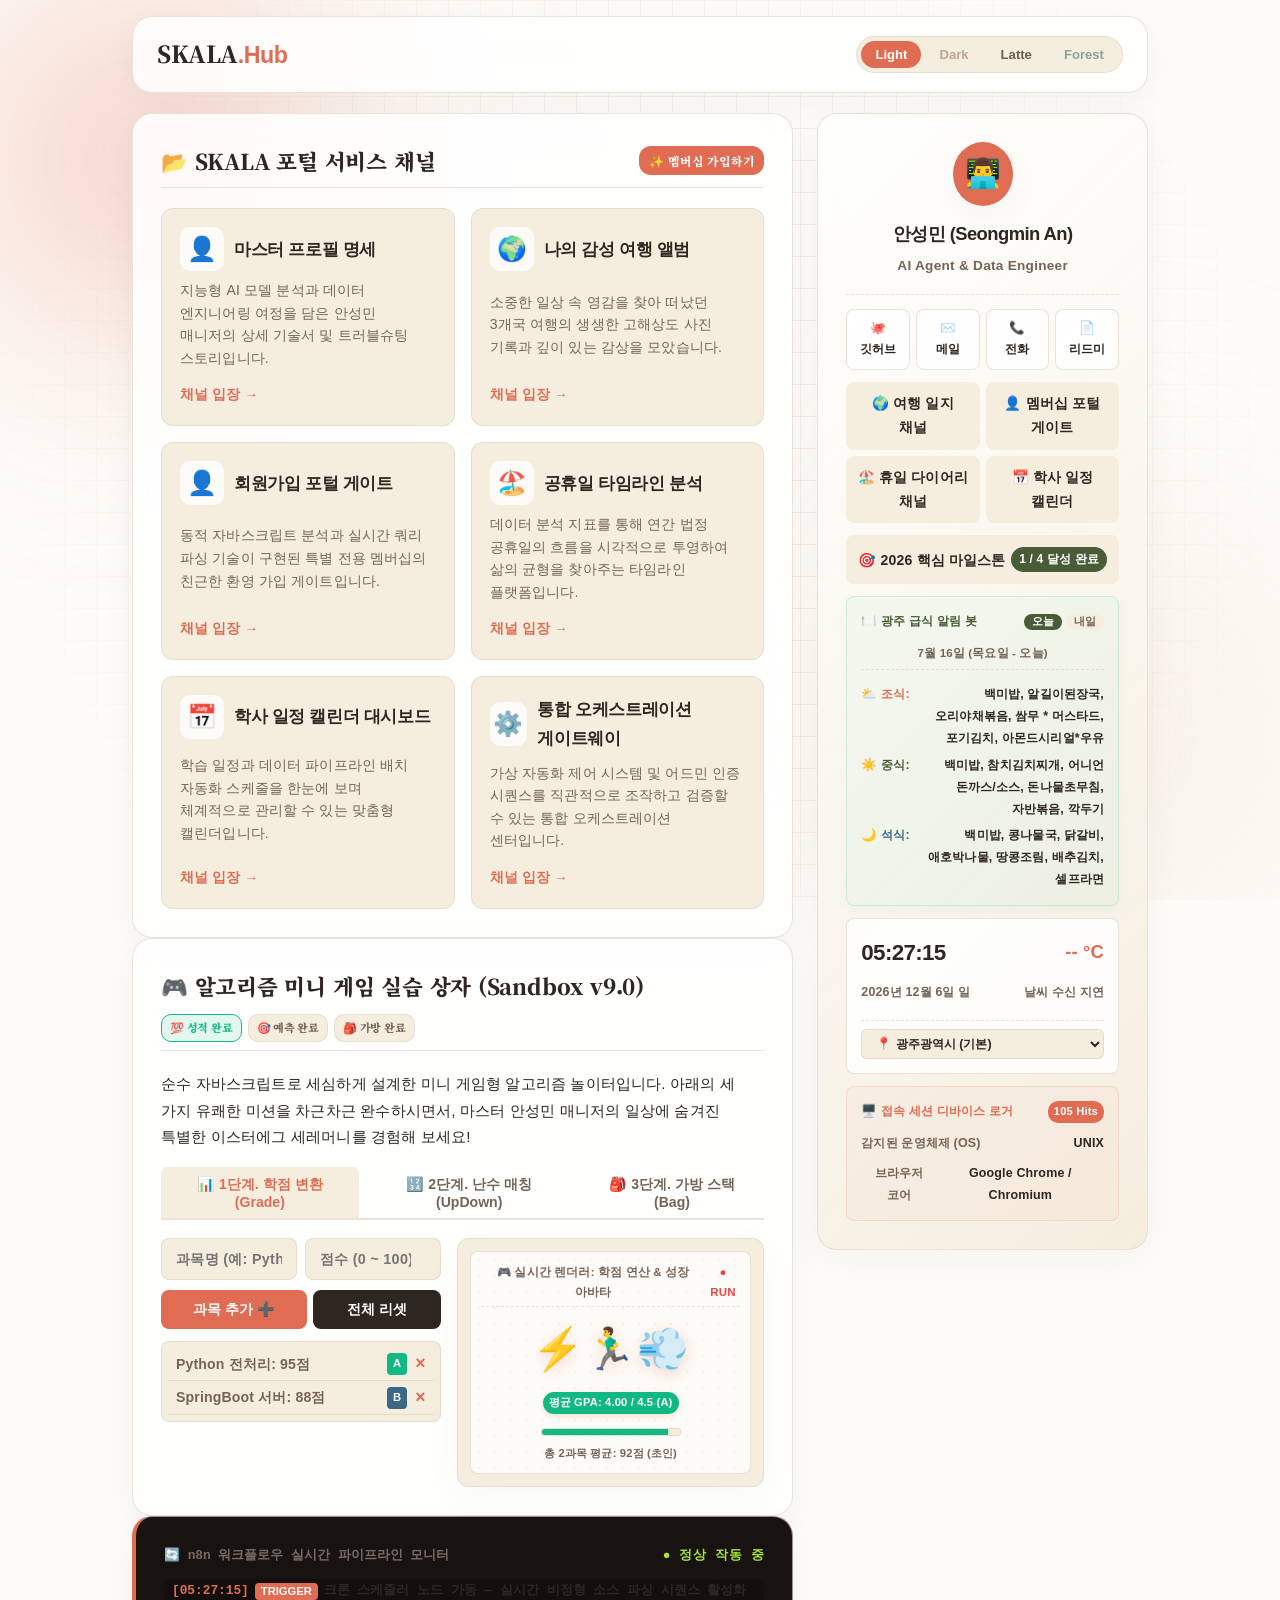
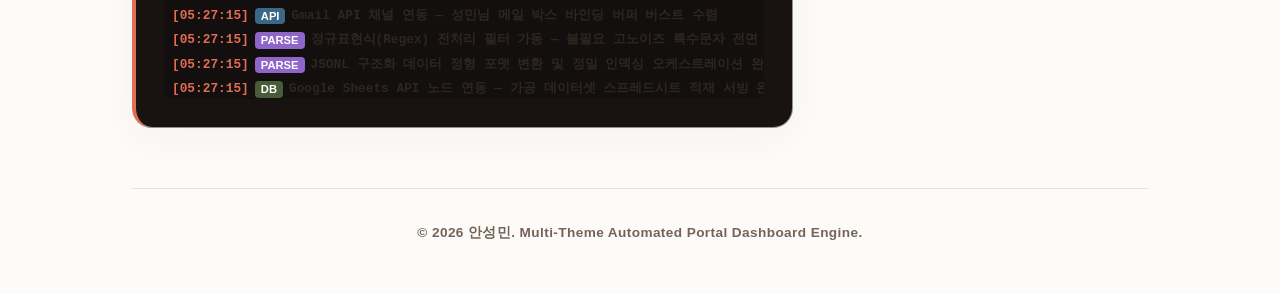
==== commit 155db8bd: "2차 완성본" ====
--- a/html/index.html
+++ b/html/index.html
@@ -1,457 +1,771 @@
-<!DOCTYPE html>
+<!doctype html>
 <html lang="ko">
-<head>
-    <meta charset="UTF-8">
-    <meta name="viewport" content="width=device-width, initial-scale=1.0">
+  <head>
+    <meta charset="UTF-8" />
+    <meta name="viewport" content="width=device-width, initial-scale=1.0" />
     <title>SKALA | Portal 마스터 허브 대시보드</title>
-    <link rel="stylesheet" href="../css/style.css">
+    <link rel="stylesheet" href="../css/style.css" />
     <style>
-        /* 📱 고속 줌인 및 반응형 픽셀 무결성 스타일팩 */
+      /* 📱 고속 줌인 및 반응형 픽셀 무결성 스타일팩 */
+      .naver-main-layout {
+        display: grid;
+        grid-template-columns: 2fr 1fr;
+        gap: 24px;
+        align-items: start;
+      }
+      @media (max-width: 1024px) {
         .naver-main-layout {
-            display: grid;
-            grid-template-columns: 2fr 1fr;
-            gap: 24px;
-            align-items: start;
+          grid-template-columns: 1fr;
         }
-        @media (max-width: 1024px) {
-            .naver-main-layout {
-                grid-template-columns: 1fr;
-            }
-            .right-sidebar-stream {
-                order: -1;
-            }
+        .right-sidebar-stream {
+          order: -1;
         }
-        .portal-service-grid {
-            display: grid;
-            grid-template-columns: repeat(auto-fit, minmax(240px, 1fr));
-            gap: 16px;
+      }
+      .portal-service-grid {
+        display: grid;
+        grid-template-columns: repeat(auto-fit, minmax(240px, 1fr));
+        gap: 16px;
+      }
+      .cozy-input,
+      .cozy-btn {
+        width: 100%;
+        box-sizing: border-box;
+      }
+      .sandbox-btn-group {
+        display: flex;
+        gap: 8px;
+        flex-wrap: wrap;
+        margin-top: 10px;
+      }
+      .sandbox-btn-group .cozy-btn {
+        flex: 1;
+        min-width: 100px;
+      }
+
+      /* �️ 입체형 좌우 분할 게임 디스플레이 콘솔 전용 디자인 팩 */
+      .console-split-layout {
+        display: grid;
+        grid-template-columns: 1fr 1.1fr;
+        gap: 16px;
+        margin-top: 10px;
+      }
+      @media (max-width: 768px) {
+        .console-split-layout {
+          grid-template-columns: 1fr;
         }
-        .cozy-input, .cozy-btn {
-            width: 100%;
-            box-sizing: border-box;
+      }
+
+      .console-control-panel {
+        display: flex;
+        flex-direction: column;
+        gap: 6px;
+      }
+
+      /* 따뜻한 라떼/오트밀 감성의 코지(Cozy) 가상 스크린 */
+      .virtual-screen-deck {
+        background: var(--bg-nested);
+        border: 1px solid var(--border-cozy);
+        border-radius: 12px;
+        padding: 12px;
+        display: flex;
+        flex-direction: column;
+        justify-content: space-between;
+        box-shadow: var(--shadow-cozy);
+        position: relative;
+        min-height: 180px; /* 세로 폭 대폭 축소하여 No Scroll 핏 완료 */
+      }
+
+      .screen-glass {
+        flex: 1;
+        background: var(--bg-primary);
+        border-radius: 8px;
+        border: 1px solid var(--border-cozy);
+        padding: 10px;
+        position: relative;
+        overflow: hidden;
+        display: flex;
+        flex-direction: column;
+        align-items: center;
+        justify-content: center;
+        text-align: center;
+        transition: var(--transition-apple);
+      }
+
+      /* 아날로그 노이즈를 걷어내고 따뜻한 에스테틱 격자망 투영 */
+      .screen-crt-grid {
+        position: absolute;
+        top: 0;
+        left: 0;
+        width: 100%;
+        height: 100%;
+        background-image: radial-gradient(var(--border-cozy) 1px, transparent 1px);
+        background-size: 16px 16px;
+        opacity: 0.35;
+        pointer-events: none;
+        z-index: 10;
+      }
+
+      .screen-title {
+        font-size: 0.72rem;
+        font-weight: 800;
+        color: var(--text-muted);
+        display: flex;
+        justify-content: space-between;
+        width: 100%;
+        border-bottom: 1px dashed var(--border-cozy);
+        padding-bottom: 4px;
+        margin-bottom: 8px;
+      }
+
+      /* 🐾 성장형 마스터 아바타 캐릭터 */
+      .avatar-stage-wrap {
+        display: flex;
+        flex-direction: column;
+        align-items: center;
+        gap: 6px;
+        animation: breatheMotion 2s infinite alternate ease-in-out;
+      }
+      @keyframes breatheMotion {
+        0% {
+          transform: translateY(0);
         }
-        .sandbox-btn-group {
-            display: flex;
-            gap: 8px;
-            flex-wrap: wrap;
-            margin-top: 10px;
+        100% {
+          transform: translateY(-4px);
         }
-        .sandbox-btn-group .cozy-btn {
-            flex: 1;
-            min-width: 100px;
+      }
+      .avatar-character {
+        font-size: 2.5rem;
+        transition: var(--transition-apple);
+        filter: drop-shadow(0 4px 8px rgba(224, 108, 83, 0.25));
+      }
+      .avatar-level-tag {
+        background: var(--color-brand);
+        color: #fff;
+        font-size: 0.7rem;
+        font-weight: 800;
+        padding: 1px 6px;
+        border-radius: 20px;
+        box-shadow: 0 2px 6px rgba(224, 108, 83, 0.2);
+      }
+
+      /* 📊 누적 학점 게이지 그래프 */
+      .progress-rail {
+        width: 100%;
+        max-width: 180px;
+        height: 8px;
+        background: var(--bg-nested);
+        border-radius: 10px;
+        overflow: hidden;
+        border: 1px solid var(--border-cozy);
+        margin-top: 4px;
+      }
+      .progress-bar-fill {
+        width: 0%;
+        height: 100%;
+        background: var(--color-brand);
+        transition: width 1.2s cubic-bezier(0.16, 1, 0.3, 1);
+        box-shadow: 0 0 4px rgba(224, 108, 83, 0.3);
+      }
+
+      /* 🎒 가방 입체 스택 랙 */
+      .console-stack-rack {
+        display: flex;
+        flex-direction: column-reverse;
+        gap: 4px;
+        width: 100%;
+        max-width: 150px;
+        background: var(--bg-primary);
+        border: 1px dashed var(--border-cozy);
+        padding: 6px;
+        border-radius: 6px;
+        min-height: 90px;
+      }
+      .console-rack-item {
+        background: var(--bg-nested);
+        color: var(--text-main);
+        padding: 3px 8px;
+        border-radius: 4px;
+        font-size: 0.72rem;
+        font-weight: 800;
+        text-align: center;
+        border: 1px solid var(--border-cozy);
+        animation: popIn 0.3s forwards cubic-bezier(0.16, 1, 0.3, 1);
+      }
+      @keyframes popIn {
+        from {
+          opacity: 0;
+          transform: scale(0.9) translateY(8px);
         }
-
-        /* �️ 입체형 좌우 분할 게임 디스플레이 콘솔 전용 디자인 팩 */
-        .console-split-layout {
-            display: grid;
-            grid-template-columns: 1fr 1.1fr;
-            gap: 16px;
-            margin-top: 10px;
+        to {
+          opacity: 1;
+          transform: scale(1) translateY(0);
         }
-        @media (max-width: 768px) {
-            .console-split-layout {
-                grid-template-columns: 1fr;
-            }
-        }
-
-        .console-control-panel {
-            display: flex;
-            flex-direction: column;
-            gap: 6px;
-        }
-
-        /* 따뜻한 라떼/오트밀 감성의 코지(Cozy) 가상 스크린 */
-        .virtual-screen-deck {
-            background: var(--bg-nested);
-            border: 1px solid var(--border-cozy);
-            border-radius: 12px;
-            padding: 12px;
-            display: flex;
-            flex-direction: column;
-            justify-content: space-between;
-            box-shadow: var(--shadow-cozy);
-            position: relative;
-            min-height: 180px; /* 세로 폭 대폭 축소하여 No Scroll 핏 완료 */
-        }
-
-        .screen-glass {
-            flex: 1;
-            background: var(--bg-primary);
-            border-radius: 8px;
-            border: 1px solid var(--border-cozy);
-            padding: 10px;
-            position: relative;
-            overflow: hidden;
-            display: flex;
-            flex-direction: column;
-            align-items: center;
-            justify-content: center;
-            text-align: center;
-            transition: var(--transition-apple);
-        }
-
-        /* 아날로그 노이즈를 걷어내고 따뜻한 에스테틱 격자망 투영 */
-        .screen-crt-grid {
-            position: absolute;
-            top: 0; left: 0; width: 100%; height: 100%;
-            background-image: radial-gradient(var(--border-cozy) 1px, transparent 1px);
-            background-size: 16px 16px;
-            opacity: 0.35;
-            pointer-events: none;
-            z-index: 10;
-        }
-
-        .screen-title {
-            font-size: 0.72rem;
-            font-weight: 800;
-            color: var(--text-muted);
-            display: flex;
-            justify-content: space-between;
-            width: 100%;
-            border-bottom: 1px dashed var(--border-cozy);
-            padding-bottom: 4px;
-            margin-bottom: 8px;
-        }
-
-        /* 🐾 성장형 마스터 아바타 캐릭터 */
-        .avatar-stage-wrap {
-            display: flex;
-            flex-direction: column;
-            align-items: center;
-            gap: 6px;
-            animation: breatheMotion 2s infinite alternate ease-in-out;
-        }
-        @keyframes breatheMotion {
-            0% { transform: translateY(0); }
-            100% { transform: translateY(-4px); }
-        }
-        .avatar-character {
-            font-size: 2.5rem;
-            transition: var(--transition-apple);
-            filter: drop-shadow(0 4px 8px rgba(224, 108, 83, 0.25));
-        }
-        .avatar-level-tag {
-            background: var(--color-brand);
-            color: #fff;
-            font-size: 0.7rem;
-            font-weight: 800;
-            padding: 1px 6px;
-            border-radius: 20px;
-            box-shadow: 0 2px 6px rgba(224,108,83,0.2);
-        }
-
-        /* 📊 누적 학점 게이지 그래프 */
-        .progress-rail {
-            width: 100%;
-            max-width: 180px;
-            height: 8px;
-            background: var(--bg-nested);
-            border-radius: 10px;
-            overflow: hidden;
-            border: 1px solid var(--border-cozy);
-            margin-top: 4px;
-        }
-        .progress-bar-fill {
-            width: 0%;
-            height: 100%;
-            background: var(--color-brand);
-            transition: width 1.2s cubic-bezier(0.16, 1, 0.3, 1);
-            box-shadow: 0 0 4px rgba(224, 108, 83, 0.3);
-        }
-
-        /* 🎒 가방 입체 스택 랙 */
-        .console-stack-rack {
-            display: flex;
-            flex-direction: column-reverse;
-            gap: 4px;
-            width: 100%;
-            max-width: 150px;
-            background: var(--bg-primary);
-            border: 1px dashed var(--border-cozy);
-            padding: 6px;
-            border-radius: 6px;
-            min-height: 90px;
-        }
-        .console-rack-item {
-            background: var(--bg-nested);
-            color: var(--text-main);
-            padding: 3px 8px;
-            border-radius: 4px;
-            font-size: 0.72rem;
-            font-weight: 800;
-            text-align: center;
-            border: 1px solid var(--border-cozy);
-            animation: popIn 0.3s forwards cubic-bezier(0.16, 1, 0.3, 1);
-        }
-        @keyframes popIn {
-            from { opacity: 0; transform: scale(0.9) translateY(8px); }
-            to { opacity: 1; transform: scale(1) translateY(0); }
-        }
-
-        /* 🔢 이진 탐색 스캔 도트 가이드 */
-        .binary-scan-rail {
-            display: flex;
-            justify-content: space-between;
-            width: 100%;
-            max-width: 200px;
-            height: 16px;
-            background: var(--bg-primary);
-            border-radius: 20px;
-            border: 1px solid var(--border-cozy);
-            align-items: center;
-            padding: 0 8px;
-            margin-top: 6px;
-        }
-        .scan-dot {
-            width: 6px;
-            height: 6px;
-            background: var(--border-cozy);
-            border-radius: 50%;
-            transition: var(--transition-apple);
-        }
-        .scan-dot.active {
-            background: var(--color-brand);
-            box-shadow: 0 0 6px var(--color-brand);
-            transform: scale(1.2);
-        }
-        .scan-dot.target {
-            background: var(--color-success);
-            box-shadow: 0 0 6px var(--color-success);
-            transform: scale(1.2);
-        }
+      }
+
+      /* 🔢 이진 탐색 스캔 도트 가이드 */
+      .binary-scan-rail {
+        display: flex;
+        justify-content: space-between;
+        width: 100%;
+        max-width: 200px;
+        height: 16px;
+        background: var(--bg-primary);
+        border-radius: 20px;
+        border: 1px solid var(--border-cozy);
+        align-items: center;
+        padding: 0 8px;
+        margin-top: 6px;
+      }
+      .scan-dot {
+        width: 6px;
+        height: 6px;
+        background: var(--border-cozy);
+        border-radius: 50%;
+        transition: var(--transition-apple);
+      }
+      .scan-dot.active {
+        background: var(--color-brand);
+        box-shadow: 0 0 6px var(--color-brand);
+        transform: scale(1.2);
+      }
+      .scan-dot.target {
+        background: var(--color-success);
+        box-shadow: 0 0 6px var(--color-success);
+        transform: scale(1.2);
+      }
     </style>
-</head>
-<body>
-
+  </head>
+  <body>
     <div class="mesh-gradient-bg">
-        <div class="gradient-orb orb-1"></div>
-        <div class="gradient-orb orb-2"></div>
-        <div class="notion-grid-mask"></div>
+      <div class="gradient-orb orb-1"></div>
+      <div class="gradient-orb orb-2"></div>
+      <div class="notion-grid-mask"></div>
     </div>
 
     <div class="app-container">
-        <header class="global-header">
-            <a href="index.html" class="logo-area" style="text-decoration:none; color:inherit;">SKALA<span>.Hub</span></a>
-            <nav class="theme-select-box" aria-label="멀티 테마 스위치">
-                <button class="theme-btn-node active" data-theme="light">Light</button>
-                <button class="theme-btn-node" data-theme="dark">Dark</button>
-                <button class="theme-btn-node" data-theme="oatmeal">Latte</button>
-                <button class="theme-btn-node" data-theme="forest">Forest</button>
-            </nav>
-        </header>
-
-        <main class="naver-main-layout">
-            
-            <div class="left-content-stream">
-                <section class="dashboard-card">
-                    <div class="widget-headline" style="display:flex; justify-content:space-between; align-items:center;">
-                        <span>📂 SKALA 포털 서비스 채널</span>
-                        <a href="signUp.html" style="font-size:0.75rem; font-weight:900; background:var(--color-brand); color:#fff; padding:4px 10px; border-radius:12px; text-decoration:none;">✨ 멤버십 가입하기</a>
+      <header class="global-header">
+        <a href="index.html" class="logo-area" style="text-decoration: none; color: inherit">SKALA<span>.Hub</span></a>
+        <nav class="theme-select-box" aria-label="멀티 테마 스위치">
+          <button class="theme-btn-node active" data-theme="light">Light</button>
+          <button class="theme-btn-node" data-theme="dark">Dark</button>
+          <button class="theme-btn-node" data-theme="oatmeal">Latte</button>
+          <button class="theme-btn-node" data-theme="forest">Forest</button>
+        </nav>
+      </header>
+
+      <main class="naver-main-layout">
+        <div class="left-content-stream">
+          <section class="dashboard-card">
+            <div class="widget-headline" style="display: flex; justify-content: space-between; align-items: center">
+              <span>📂 SKALA 포털 서비스 채널</span>
+              <a
+                href="signUp.html"
+                style="
+                  font-size: 0.75rem;
+                  font-weight: 900;
+                  background: var(--color-brand);
+                  color: #fff;
+                  padding: 4px 10px;
+                  border-radius: 12px;
+                  text-decoration: none;
+                "
+                >✨ 멤버십 가입하기</a
+              >
+            </div>
+            <div class="portal-service-grid">
+              <div class="service-nav-card" style="border: 1px solid var(--border-cozy)">
+                <div class="service-nav-header">
+                  <div class="service-icon-wrap">👤</div>
+                  <div class="service-nav-title">마스터 프로필 명세</div>
+                </div>
+                <p class="service-nav-desc" style="word-break: keep-all">
+                  지능형 AI 모델 분석과 데이터 엔지니어링 여정을 담은 안성민 매니저의 상세 기술서 및 트러블슈팅 스토리입니다.
+                </p>
+                <a href="myProfile.html" class="service-jump-btn">채널 입장 &rarr;</a>
+              </div>
+
+              <div class="service-nav-card" style="border: 1px solid var(--border-cozy)">
+                <div class="service-nav-header">
+                  <div class="service-icon-wrap">🌍</div>
+                  <div class="service-nav-title">나의 감성 여행 앨범</div>
+                </div>
+                <p class="service-nav-desc" style="word-break: keep-all">
+                  소중한 일상 속 영감을 찾아 떠났던 3개국 여행의 생생한 고해상도 사진 기록과 깊이 있는 감상을 모았습니다.
+                </p>
+                <a href="myTrip.html" class="service-jump-btn">채널 입장 &rarr;</a>
+              </div>
+
+              <div class="service-nav-card" style="border: 1px solid var(--border-cozy)">
+                <div class="service-nav-header">
+                  <div class="service-icon-wrap">👤</div>
+                  <div class="service-nav-title">회원가입 포털 게이트</div>
+                </div>
+                <p class="service-nav-desc" style="word-break: keep-all">
+                  동적 자바스크립트 분석과 실시간 쿼리 파싱 기술이 구현된 특별 전용 멤버십의 친근한 환영 가입 게이트입니다.
+                </p>
+                <a href="signUp.html" class="service-jump-btn">채널 입장 &rarr;</a>
+              </div>
+
+              <div class="service-nav-card" style="border: 1px solid var(--border-cozy)">
+                <div class="service-nav-header">
+                  <div class="service-icon-wrap">🏖️</div>
+                  <div class="service-nav-title">공휴일 타임라인 분석</div>
+                </div>
+                <p class="service-nav-desc" style="word-break: keep-all">
+                  데이터 분석 지표를 통해 연간 법정 공휴일의 흐름을 시각적으로 투영하여 삶의 균형을 찾아주는 타임라인 플랫폼입니다.
+                </p>
+                <a href="holiday.html" class="service-jump-btn">채널 입장 &rarr;</a>
+              </div>
+
+              <div class="service-nav-card" style="border: 1px solid var(--border-cozy)">
+                <div class="service-nav-header">
+                  <div class="service-icon-wrap">📅</div>
+                  <div class="service-nav-title">학사 일정 캘린더 대시보드</div>
+                </div>
+                <p class="service-nav-desc" style="word-break: keep-all">
+                  학습 일정과 데이터 파이프라인 배치 자동화 스케줄을 한눈에 보며 체계적으로 관리할 수 있는 맞춤형 캘린더입니다.
+                </p>
+                <a href="myClass.html" class="service-jump-btn">채널 입장 &rarr;</a>
+              </div>
+
+              <div class="service-nav-card" style="border: 1px solid var(--border-cozy)">
+                <div class="service-nav-header">
+                  <div class="service-icon-wrap">⚙️</div>
+                  <div class="service-nav-title">통합 오케스트레이션 게이트웨이</div>
+                </div>
+                <p class="service-nav-desc" style="word-break: keep-all">
+                  가상 자동화 제어 시스템 및 어드민 인증 시퀀스를 직관적으로 조작하고 검증할 수 있는 통합 오케스트레이션 센터입니다.
+                </p>
+                <a href="gateway.html" class="service-jump-btn">채널 입장 &rarr;</a>
+              </div>
+            </div>
+          </section>
+
+          <section class="dashboard-card" id="sandboxSection">
+            <div
+              class="widget-headline"
+              style="display: flex; justify-content: space-between; align-items: center; flex-wrap: wrap; gap: 10px"
+            >
+              <span>🎮 알고리즘 미니 게임 실습 상자 (Sandbox v9.0)</span>
+              <!-- 🎁 마스터 퀘스트 배지 현황판 -->
+              <div style="display: flex; gap: 6px">
+                <span
+                  id="badgeRunning"
+                  style="
+                    font-size: 0.7rem;
+                    font-weight: 900;
+                    background: var(--bg-nested);
+                    color: var(--text-muted);
+                    padding: 3px 8px;
+                    border-radius: 10px;
+                    border: 1px solid var(--border-cozy);
+                    transition: var(--transition-apple);
+                  "
+                  >💯 성적 완료</span
+                >
+                <span
+                  id="badgeGourmet"
+                  style="
+                    font-size: 0.7rem;
+                    font-weight: 900;
+                    background: var(--bg-nested);
+                    color: var(--text-muted);
+                    padding: 3px 8px;
+                    border-radius: 10px;
+                    border: 1px solid var(--border-cozy);
+                    transition: var(--transition-apple);
+                  "
+                  >🎯 예측 완료</span
+                >
+                <span
+                  id="badgeTravel"
+                  style="
+                    font-size: 0.7rem;
+                    font-weight: 900;
+                    background: var(--bg-nested);
+                    color: var(--text-muted);
+                    padding: 3px 8px;
+                    border-radius: 10px;
+                    border: 1px solid var(--border-cozy);
+                    transition: var(--transition-apple);
+                  "
+                  >🎒 가방 완료</span
+                >
+              </div>
+            </div>
+            <p class="section-desc" style="margin-bottom: 16px; word-break: keep-all">
+              순수 자바스크립트로 세심하게 설계한 미니 게임형 알고리즘 놀이터입니다. 아래의 세 가지 유쾌한 미션을 차근차근 완수하시면서,
+              마스터 안성민 매니저의 일상에 숨겨진 특별한 이스터에그 세레머니를 경험해 보세요!
+            </p>
+            <div class="sandbox-tabs" role="tablist">
+              <button class="tab-btn active" onclick="switchSandboxTab('gradePanel', this)">📊 1단계. 학점 변환 (Grade)</button>
+              <button class="tab-btn" onclick="switchSandboxTab('updownPanel', this)">🔢 2단계. 난수 매칭 (UpDown)</button>
+              <button class="tab-btn" onclick="switchSandboxTab('bagPanel', this)">🎒 3단계. 가방 스택 (Bag)</button>
+            </div>
+
+            <div class="console-split-layout">
+              <!-- Left Side: Controls -->
+              <div class="console-control-panel">
+                <!-- 1. Grade 탭 (다중 과목 동적 리스트 & GPA 계산기) -->
+                <div class="tab-panel active" id="gradePanel" role="tabpanel">
+                  <div style="display: grid; grid-template-columns: 1fr 1fr; gap: 8px">
+                    <div>
+                      <label for="gradeSubjectInput" style="display: none">과목명 입력</label>
+                      <input
+                        type="text"
+                        class="cozy-input"
+                        id="gradeSubjectInput"
+                        style="margin-bottom: 0"
+                        placeholder="과목명 (예: Python, SQL)"
+                      />
                     </div>
-                    <div class="portal-service-grid">
-                        
-                        <div class="service-nav-card" style="border:1px solid var(--border-cozy);">
-                            <div class="service-nav-header">
-                                <div class="service-icon-wrap">👤</div>
-                                <div class="service-nav-title">마스터 프로필 명세</div>
-                            </div>
-                            <p class="service-nav-desc">AI 및 지능형 데이터 엔지니어링 수행 이력과 STAR 트러블슈팅 명세 기술서</p>
-                            <a href="myProfile.html" class="service-jump-btn">채널 입장 &rarr;</a>
-                        </div>
-
-                        <div class="service-nav-card" style="border:1px solid var(--border-cozy);">
-                            <div class="service-nav-header">
-                                <div class="service-icon-wrap">🌍</div>
-                                <div class="service-nav-title">나의 감성 여행 앨범</div>
-                            </div>
-                            <p class="service-nav-desc">성민 마스터가 발자취를 남긴 3개국 실측 고해상도 여행 기록 및 감상</p>
-                            <a href="myTrip.html" class="service-jump-btn">채널 입장 &rarr;</a>
-                        </div>
-
-                        <div class="service-nav-card" style="border:1px solid var(--border-cozy);">
-                            <div class="service-nav-header">
-                                <div class="service-icon-wrap">👤</div>
-                                <div class="service-nav-title">회원가입 포털 게이트</div>
-                            </div>
-                            <p class="service-nav-desc">쿼리 파싱 환영 인터랙션이 연계된 SKALA 엔지니어 전용 멤버십 가입 게이트</p>
-                            <a href="signUp.html" class="service-jump-btn">채널 입장 &rarr;</a>
-                        </div>
-
-                        <div class="service-nav-card" style="border:1px solid var(--border-cozy);">
-                            <div class="service-nav-header">
-                                <div class="service-icon-wrap">🏖️</div>
-                                <div class="service-nav-title">공휴일 타임라인 분석</div>
-                            </div>
-                            <p class="service-nav-desc">연간 법정 공휴일 지표 분석 및 마일스톤 타임라인 렌더링 시스템</p>
-                            <a href="holiday.html" class="service-jump-btn">채널 입장 &rarr;</a>
-                        </div>
-
-                        <div class="service-nav-card" style="border:1px solid var(--border-cozy);">
-                            <div class="service-nav-header">
-                                <div class="service-icon-wrap">📅</div>
-                                <div class="service-nav-title">학사 일정 캘린더 대시보드</div>
-                            </div>
-                            <p class="service-nav-desc">학과 학기 시간표 및 데이터 배치 자동화 스케줄 관리 달력 대시보드</p>
-                            <a href="myClass.html" class="service-jump-btn">채널 입장 &rarr;</a>
-                        </div>
-
-                        <div class="service-nav-card" style="border:1px solid var(--border-cozy);">
-                            <div class="service-nav-header">
-                                <div class="service-icon-wrap">⚙️</div>
-                                <div class="service-nav-title">통합 오케스트레이션 게이트웨이</div>
-                            </div>
-                            <p class="service-nav-desc">SKALA 자동화 오케스트레이션 제어 및 마스터 어드민 인증 게이트웨이</p>
-                            <a href="gateway.html" class="service-jump-btn">채널 입장 &rarr;</a>
-                        </div>
-
+                    <div>
+                      <label for="gradeScoreInput" style="display: none">점수 입력</label>
+                      <input type="number" class="cozy-input" id="gradeScoreInput" style="margin-bottom: 0" placeholder="점수 (0 ~ 100)" />
                     </div>
-                </section>
-
-                <section class="dashboard-card" id="sandboxSection">
-                    <div class="widget-headline" style="display:flex; justify-content:space-between; align-items:center; flex-wrap:wrap; gap:10px;">
-                        <span>🎮 알고리즘 미니 게임 실습 상자 (Sandbox v9.0)</span>
-                        <!-- 🎁 마스터 퀘스트 배지 현황판 -->
-                        <div style="display:flex; gap:6px;">
-                            <span id="badgeRunning" style="font-size:0.7rem; font-weight:900; background:var(--bg-nested); color:var(--text-muted); padding:3px 8px; border-radius:10px; border:1px solid var(--border-cozy); transition:var(--transition-apple);">💯 성적 완료</span>
-                            <span id="badgeGourmet" style="font-size:0.7rem; font-weight:900; background:var(--bg-nested); color:var(--text-muted); padding:3px 8px; border-radius:10px; border:1px solid var(--border-cozy); transition:var(--transition-apple);">🎯 예측 완료</span>
-                            <span id="badgeTravel" style="font-size:0.7rem; font-weight:900; background:var(--bg-nested); color:var(--text-muted); padding:3px 8px; border-radius:10px; border:1px solid var(--border-cozy); transition:var(--transition-apple);">🎒 가방 완료</span>
-                        </div>
-                    </div>
-                    <p class="section-desc" style="margin-bottom:16px;">
-                        자바스크립트로 구현된 미니 게임형 알고리즘 실습 공간입니다. 아래의 3가지 챌린지를 모두 완수하여 마스터의 갓생 마일스톤에 히든 이스터에그를 작동시켜 보세요!
-                    </p>
-                    <div class="sandbox-tabs" role="tablist">
-                        <button class="tab-btn active" onclick="switchSandboxTab('gradePanel', this)">📊 1단계. 학점 변환 (Grade)</button>
-                        <button class="tab-btn" onclick="switchSandboxTab('updownPanel', this)">🔢 2단계. 난수 매칭 (UpDown)</button>
-                        <button class="tab-btn" onclick="switchSandboxTab('bagPanel', this)">🎒 3단계. 가방 스택 (Bag)</button>
-                    </div>
-
-                    <!-- 1. Grade 탭 (러닝 강도 판정) -->
-                    <div class="tab-panel active" id="gradePanel" role="tabpanel">
-                        <label for="gradeInput" style="display:none;">러닝 컨디션 점수</label>
-                        <input type="number" class="cozy-input" id="gradeInput" placeholder="성적 수치 점수를 입력하세요 (0 ~ 100)">
-                        <button class="cozy-btn" style="margin-top:10px;" onclick="executeGradeCalc()">학점 변환 테스트 기동 📈</button>
-                        <div class="sandbox-log-list" id="gradeLog"><div class="sandbox-log-item">📊 대기 중... 점수 버퍼 입력 후 작동시키세요.</div></div>
-                    </div>
-
-                    <!-- 2. UpDown 탭 (미식 임계값 맞추기) -->
-                    <div class="tab-panel" id="updownPanel" role="tabpanel">
-                        <label for="updownInput" style="display:none;">매운맛 임계값 예측</label>
-                        <input type="number" class="cozy-input" id="updownInput" placeholder="추측 난수 변수값 입력 (1 ~ 100)">
-                        <div class="sandbox-btn-group">
-                            <button class="cozy-btn" onclick="executeUpDownGame()">정답 맞추기 시도 🎯</button>
-                            <button class="cozy-btn" style="background:var(--text-muted);" onclick="resetUpDownGame()">난수 초기화</button>
-                        </div>
-                        <div class="sandbox-log-list" id="updownLog"><div class="sandbox-log-item">🎲 게임이 준비되었습니다. 난수를 예측해 보세요! (치트키는 F12 콘솔 탭을 확인하세요.)</div></div>
-                    </div>
-
-                    <!-- 3. Bag 탭 (여행 캐리어 패킹) -->
-                    <div class="tab-panel" id="bagPanel" role="tabpanel">
-                        <label for="bagInput" style="display:none;">여행 소장품 기입</label>
-                        <input type="text" class="cozy-input" id="bagInput" placeholder="가방에 집어넣을 소장품 명칭 입력 (예: 스마트폰, 노트북, 책, 지갑 등)">
-                        <div class="sandbox-btn-group">
-                            <button class="cozy-btn" onclick="executeBagAction('add')">아이템 적재 ➕</button>
-                            <button class="cozy-btn" style="background:#ba7a70;" onclick="executeBagAction('remove')">최근 아이템 꺼내기 (Pop) ➖</button>
-                            <button class="cozy-btn" style="background:var(--text-main);" onclick="executeBagAction('clear')">가방 전체 비우기</button>
-                        </div>
-                        <div class="sandbox-log-list" id="bagLog"><div class="sandbox-log-item">🎒 가방 인스턴스가 완전히 비어있습니다.</div></div>
-                    </div>
-                </section>
-
-                <section class="dashboard-card n8n-live-panel">
-                    <div class="n8n-header-meta">
-                        <div>🔄 n8n 워크플로우 실시간 파이프라인 모니터</div>
-                        <div id="n8nStatus" style="color:#a3e635; font-weight: 900; letter-spacing: 0.05em;">● 정상 작동 중</div>
-                    </div>
-                    <div class="n8n-terminal-box" title="마우스 호버 시 로그 스트림 흐름이 정지되어 가독성을 확보합니다">
-                        <div class="n8n-scroller" id="n8nTerminalScroller"></div>
-                    </div>
-                </section>
-            </div>
-
-            <div class="right-sidebar-stream">
-                <div class="dashboard-card naver-profile-box">
-                    <div class="profile-avatar">👨‍💻</div>
-                    <div class="profile-name">안성민 (Seongmin An)</div>
-                    <div class="profile-duty">AI Agent & Data Engineer</div>
-                    
-                    <div class="portal-quick-bar" aria-label="개인 서재 핫라인 링크">
-                        <a href="https://github.com/rntqkdl" target="_blank" class="quick-chip" title="GitHub 코드 저장소 오픈">🐙<br>깃허브</a>
-                        <a href="mailto:tjdals2299@gmail.com" class="quick-chip" title="이메일 다이렉트 전송">✉️<br>메일</a>
-                        <a href="tel:010-2878-5134" class="quick-chip" title="유선 모바일 핫라인 연결">📞<br>전화</a>
-                        <a href="../README.md" target="_blank" class="quick-chip" title="대시보드 운영 아키텍처 명세서">📄<br>리드미</a>
-                    </div>
-                    
-                    <div class="sub-links">
-                        <a href="myTrip.html">🌍 여행 일지 채널</a>
-                        <a href="signUp.html">👤 멤버십 포털 게이트</a>
-                        <a href="holiday.html">🏖️ 휴일 다이어리 채널</a>
-                        <a href="myClass.html">📅 학사 일정 캘린더</a>
-                    </div>
-
-                    <div class="milestone-counter">
-                        <span>🎯 2026 핵심 마일스톤</span>
-                        <span class="milestone-badge" id="milestoneCount">1 / 4 달성 완료</span>
-                    </div>
-
-                    <div class="milestone-counter" style="flex-direction:column; align-items:stretch; gap:10px; margin-top:12px; background:var(--bg-card); border:1px solid var(--border-cozy); padding:14px;">
-                        <div style="display:flex; justify-content:space-between; align-items:center;">
-                            <span id="realtimeClock" style="font-size:1.4rem; font-weight:900; letter-spacing:-0.03em;">00:00:00</span>
-                            <span id="wTemp" style="font-weight:900; color:var(--color-brand); font-size:1.15rem;">--°C</span>
-                        </div>
-                        <div style="display:flex; justify-content:space-between; align-items:center; font-size:0.78rem; color:var(--text-muted);">
-                            <span id="realtimeDate">날짜 연산 중</span>
-                            <span id="wDesc" style="font-weight:700;">로딩 중...</span>
-                        </div>
-                        <!-- ⛅ 고도화: 비동기 도시 선택 기상 레이어 탑재 -->
-                        <div style="margin-top: 6px; border-top: 1px dashed var(--border-cozy); padding-top: 8px;">
-                            <label for="city-select" style="display:none;">도시 선택</label>
-                            <select id="city-select" style="width:100%; background:var(--bg-nested); border:1px solid var(--border-cozy); padding:6px 10px; border-radius:6px; font-size:0.78rem; font-weight:700; color:var(--text-main); cursor:pointer;">
-                                <option value="35.1595,126.8526">📍 광주광역시 (기본)</option>
-                                <option value="37.5665,126.9780">📍 서울특별시</option>
-                                <option value="35.1796,129.0756">📍 부산광역시</option>
-                                <option value="35.8714,128.6014">📍 대구광역시</option>
-                                <option value="37.4563,126.7052">📍 인천광역시</option>
-                                <option value="36.3504,127.3845">📍 대전광역시</option>
-                                <option value="35.5384,129.3114">📍 울산광역시</option>
-                                <option value="33.4996,126.5312">📍 제주특별자치도</option>
-                            </select>
-                        </div>
-                    </div>
-                    
-                    <!-- 📟 고도화: 사용자 디바이스 감지 및 세션 카운터 보드 -->
-                    <div class="milestone-counter" style="flex-direction:column; align-items:stretch; gap:8px; margin-top:12px; background:rgba(224,108,83,0.04); border:1px solid rgba(224,108,83,0.15); padding:14px; font-size:0.78rem;">
-                        <div style="display:flex; justify-content:space-between; align-items:center; font-weight:900;">
-                            <span style="color:var(--color-brand);">🖥️ 접속 세션 디바이스 로거</span>
-                            <span id="platformViewCount" style="background:var(--color-brand); color:#fff; padding:1px 6px; border-radius:10px; font-size:0.7rem;">0회 접속</span>
-                        </div>
-                        <div style="display:flex; justify-content:space-between; align-items:center; font-weight:700; color:var(--text-muted); margin-top:2px;">
-                            <span>감지된 운영체제 (OS)</span>
-                            <span id="detectedOSVal" style="color:var(--text-main);">감지 중...</span>
-                        </div>
-                        <div style="display:flex; justify-content:space-between; align-items:center; font-weight:700; color:var(--text-muted);">
-                            <span>브라우저 코어</span>
-                            <span id="detectedBrowserVal" style="color:var(--text-main);">감지 중...</span>
-                        </div>
-                    </div>
-                </div>
-            </div>
-
-        </main>
-
-        <footer class="global-footer">
-            <p>© 2026 안성민. Multi-Theme Automated Portal Dashboard Engine.</p>
-        </footer>
+                  </div>
+                  <div style="display: flex; gap: 6px; margin-top: 10px">
+                    <button class="cozy-btn" style="flex: 1.2" onclick="addGradeSubjectNode()">과목 추가 ➕</button>
+                    <button class="cozy-btn" style="flex: 1; background: var(--text-main)" onclick="resetGradeSubjectNodes()">
+                      전체 리셋
+                    </button>
+                  </div>
+                  <div class="sandbox-log-list" id="gradeLog" style="max-height: 100px; overflow-y: auto">
+                    <div class="sandbox-log-item" style="text-align: center">📊 과목명과 성적을 대입하고 추가해 보세요!</div>
+                  </div>
+                </div>
+
+                <!-- 2. UpDown 탭 (미식 임계값 맞추기) -->
+                <div class="tab-panel" id="updownPanel" role="tabpanel">
+                  <div style="display: flex; gap: 6px; margin-bottom: 10px; align-items: center">
+                    <span style="font-size: 0.72rem; font-weight: 900; color: var(--text-muted)">난이도 선택:</span>
+                    <button
+                      id="udEasyBtn"
+                      class="cozy-btn"
+                      style="
+                        font-size: 0.7rem;
+                        padding: 2px 8px;
+                        background: var(--bg-nested);
+                        color: var(--text-muted);
+                        border: 1px solid var(--border-cozy);
+                      "
+                      onclick="switchUpDownDifficulty('easy')"
+                    >
+                      Easy (1~50, 10회)
+                    </button>
+                    <button
+                      id="udNormalBtn"
+                      class="cozy-btn"
+                      style="font-size: 0.7rem; padding: 2px 8px"
+                      onclick="switchUpDownDifficulty('normal')"
+                    >
+                      Normal (1~100, 7회)
+                    </button>
+                    <button
+                      id="udHardBtn"
+                      class="cozy-btn"
+                      style="
+                        font-size: 0.7rem;
+                        padding: 2px 8px;
+                        background: var(--bg-nested);
+                        color: var(--text-muted);
+                        border: 1px solid var(--border-cozy);
+                      "
+                      onclick="switchUpDownDifficulty('hard')"
+                    >
+                      Hard (1~150, 5회)
+                    </button>
+                  </div>
+                  <label for="updownInput" style="display: none">매운맛 임계값 예측</label>
+                  <input type="number" class="cozy-input" id="updownInput" placeholder="추측 난수 변수값 입력 (1 ~ 100)" />
+                  <div class="sandbox-btn-group">
+                    <button class="cozy-btn" onclick="executeUpDownGame()">정답 맞추기 시도 🎯</button>
+                    <button class="cozy-btn" style="background: var(--text-muted)" onclick="resetUpDownGame()">난수 초기화</button>
+                  </div>
+                  <div class="sandbox-log-list" id="updownLog">
+                    <div class="sandbox-log-item">🎲 게임이 준비되었습니다. 난수를 예측해 보세요! (치트키는 F12 콘솔 탭을 확인하세요.)</div>
+                  </div>
+                </div>
+
+                <!-- 3. Bag 탭 (여행 캐리어 패킹) -->
+                <div class="tab-panel" id="bagPanel" role="tabpanel">
+                  <label for="bagInput" style="display: none">여행 소장품 기입</label>
+                  <input
+                    type="text"
+                    class="cozy-input"
+                    id="bagInput"
+                    placeholder="가방에 집어넣을 소장품 명칭 입력 (예: 스마트폰, 노트북, 책, 지갑 등)"
+                  />
+                  <div
+                    style="
+                      display: flex;
+                      justify-content: space-between;
+                      font-size: 0.72rem;
+                      font-weight: 800;
+                      color: var(--text-muted);
+                      margin-top: -6px;
+                      margin-bottom: 10px;
+                      padding: 0 4px;
+                    "
+                  >
+                    <span>⚖️ Knapsack 중량 한도: 12kg</span>
+                    <span>🌟 등급별 이스터에그: 여권(전설), 스마트폰(에픽), 러닝화(전설)</span>
+                  </div>
+                  <div class="sandbox-btn-group">
+                    <button class="cozy-btn" onclick="executeBagAction('add')">아이템 적재 ➕</button>
+                    <button class="cozy-btn" style="background: #ba7a70" onclick="executeBagAction('remove')">
+                      최근 아이템 꺼내기 (Pop) ➖
+                    </button>
+                    <button class="cozy-btn" style="background: var(--text-main)" onclick="executeBagAction('clear')">
+                      가방 전체 비우기
+                    </button>
+                  </div>
+                  <div class="sandbox-log-list" id="bagLog">
+                    <div class="sandbox-log-item">🎒 가방 인스턴스가 완전히 비어있습니다.</div>
+                  </div>
+                </div>
+              </div>
+
+              <!-- Right Side: Virtual Screen CRT Deck -->
+              <div class="virtual-screen-deck">
+                <div class="screen-glass" id="gameScreenCanvas">
+                  <div class="screen-crt-grid"></div>
+                  <div style="display: flex; flex-direction: column; align-items: center; gap: 8px">
+                    <div style="font-size: 2rem; animation: breatheMotion 1.5s infinite alternate">📺</div>
+                    <div style="font-size: 0.75rem; color: var(--text-muted); font-weight: 800">실시간 알고리즘 렌더러 로딩 완료</div>
+                  </div>
+                </div>
+              </div>
+            </div>
+          </section>
+
+          <section class="dashboard-card n8n-live-panel">
+            <div class="n8n-header-meta">
+              <div>🔄 n8n 워크플로우 실시간 파이프라인 모니터</div>
+              <div id="n8nStatus" style="color: #a3e635; font-weight: 900; letter-spacing: 0.05em">● 정상 작동 중</div>
+            </div>
+            <div class="n8n-terminal-box" title="마우스 호버 시 로그 스트림 흐름이 정지되어 가독성을 확보합니다">
+              <div class="n8n-scroller" id="n8nTerminalScroller"></div>
+            </div>
+          </section>
+        </div>
+
+        <div class="right-sidebar-stream">
+          <div class="dashboard-card naver-profile-box">
+            <div class="profile-avatar">👨‍💻</div>
+            <div class="profile-name">안성민 (Seongmin An)</div>
+            <div class="profile-duty">AI Agent & Data Engineer</div>
+
+            <div class="portal-quick-bar" aria-label="개인 서재 핫라인 링크">
+              <a href="https://github.com/rntqkdl" target="_blank" class="quick-chip" title="GitHub 코드 저장소 오픈">🐙<br />깃허브</a>
+              <a href="mailto:tjdals2299@gmail.com" class="quick-chip" title="이메일 다이렉트 전송">✉️<br />메일</a>
+              <a href="tel:010-2878-5134" class="quick-chip" title="유선 모바일 핫라인 연결">📞<br />전화</a>
+              <a href="../README.md" target="_blank" class="quick-chip" title="대시보드 운영 아키텍처 명세서">📄<br />리드미</a>
+            </div>
+
+            <div class="sub-links">
+              <a href="myTrip.html">🌍 여행 일지 채널</a>
+              <a href="signUp.html">👤 멤버십 포털 게이트</a>
+              <a href="holiday.html">🏖️ 휴일 다이어리 채널</a>
+              <a href="myClass.html">📅 학사 일정 캘린더</a>
+            </div>
+
+            <div class="milestone-counter">
+              <span>🎯 2026 핵심 마일스톤</span>
+              <span class="milestone-badge" id="milestoneCount">1 / 4 달성 완료</span>
+            </div>
+
+            <!-- 🍽️ 광주 캠퍼스 오늘의 급식 알림 배너 (CSV 원천 영속 연계) -->
+            <div
+              class="milestone-counter"
+              style="
+                flex-direction: column;
+                align-items: stretch;
+                gap: 10px;
+                margin-top: 12px;
+                background: rgba(16, 185, 129, 0.04);
+                border: 1px solid rgba(16, 185, 129, 0.15);
+                padding: 14px;
+                font-size: 0.78rem;
+                box-shadow: 0 4px 12px rgba(16, 185, 129, 0.05);
+              "
+            >
+              <div style="display: flex; justify-content: space-between; align-items: center; font-weight: 900">
+                <span style="color: var(--color-success); display: flex; align-items: center; gap: 4px">🍽️ 광주 급식 알림 봇</span>
+                <div style="display: flex; gap: 4px">
+                  <button
+                    id="mealNoticeTodayBtn"
+                    style="
+                      font-size: 0.68rem;
+                      font-weight: 900;
+                      background: var(--color-success);
+                      color: #fff;
+                      padding: 1px 8px;
+                      border-radius: 10px;
+                      border: none;
+                      cursor: pointer;
+                    "
+                  >
+                    오늘
+                  </button>
+                  <button
+                    id="mealNoticeTomorrowBtn"
+                    style="
+                      font-size: 0.68rem;
+                      font-weight: 900;
+                      background: var(--bg-nested);
+                      color: var(--text-muted);
+                      padding: 1px 8px;
+                      border-radius: 10px;
+                      border: none;
+                      cursor: pointer;
+                    "
+                  >
+                    내일
+                  </button>
+                </div>
+              </div>
+              <div
+                id="mealNoticeDate"
+                style="
+                  font-size: 0.72rem;
+                  font-weight: 800;
+                  color: var(--text-muted);
+                  border-bottom: 1px dashed var(--border-cozy);
+                  padding-bottom: 6px;
+                "
+              >
+                7월 16일 (목요일)
+              </div>
+              <div style="display: flex; flex-direction: column; gap: 5px; margin-top: 4px">
+                <div style="display: flex; justify-content: space-between; font-weight: 700; align-items: flex-start; gap: 10px">
+                  <span style="color: var(--color-brand); white-space: nowrap">⛅ 조식:</span>
+                  <span id="mealNoticeB" style="color: var(--text-main); font-weight: 600; text-align: right; word-break: keep-all"
+                    >로딩 중...</span
+                  >
+                </div>
+                <div style="display: flex; justify-content: space-between; font-weight: 700; align-items: flex-start; gap: 10px">
+                  <span style="color: var(--color-success); white-space: nowrap">☀️ 중식:</span>
+                  <span id="mealNoticeL" style="color: var(--text-main); font-weight: 800; text-align: right; word-break: keep-all"
+                    >로딩 중...</span
+                  >
+                </div>
+                <div style="display: flex; justify-content: space-between; font-weight: 700; align-items: flex-start; gap: 10px">
+                  <span style="color: var(--color-info); white-space: nowrap">🌙 석식:</span>
+                  <span id="mealNoticeD" style="color: var(--text-main); font-weight: 600; text-align: right; word-break: keep-all"
+                    >로딩 중...</span
+                  >
+                </div>
+              </div>
+            </div>
+
+            <div
+              class="milestone-counter"
+              style="
+                flex-direction: column;
+                align-items: stretch;
+                gap: 10px;
+                margin-top: 12px;
+                background: var(--bg-card);
+                border: 1px solid var(--border-cozy);
+                padding: 14px;
+              "
+            >
+              <div style="display: flex; justify-content: space-between; align-items: center">
+                <span id="realtimeClock" style="font-size: 1.4rem; font-weight: 900; letter-spacing: -0.03em">00:00:00</span>
+                <span id="wTemp" style="font-weight: 900; color: var(--color-brand); font-size: 1.15rem">--°C</span>
+              </div>
+              <div style="display: flex; justify-content: space-between; align-items: center; font-size: 0.78rem; color: var(--text-muted)">
+                <span id="realtimeDate">날짜 연산 중</span>
+                <span id="wDesc" style="font-weight: 700">로딩 중...</span>
+              </div>
+              <!-- ⛅ 고도화: 비동기 도시 선택 기상 레이어 탑재 -->
+              <div style="margin-top: 6px; border-top: 1px dashed var(--border-cozy); padding-top: 8px">
+                <label for="city-select" style="display: none">도시 선택</label>
+                <select
+                  id="city-select"
+                  style="
+                    width: 100%;
+                    background: var(--bg-nested);
+                    border: 1px solid var(--border-cozy);
+                    padding: 6px 10px;
+                    border-radius: 6px;
+                    font-size: 0.78rem;
+                    font-weight: 700;
+                    color: var(--text-main);
+                    cursor: pointer;
+                  "
+                >
+                  <option value="35.1595,126.8526">📍 광주광역시 (기본)</option>
+                  <option value="37.5665,126.9780">📍 서울특별시</option>
+                  <option value="35.1796,129.0756">📍 부산광역시</option>
+                  <option value="35.8714,128.6014">📍 대구광역시</option>
+                  <option value="37.4563,126.7052">📍 인천광역시</option>
+                  <option value="36.3504,127.3845">📍 대전광역시</option>
+                  <option value="35.5384,129.3114">📍 울산광역시</option>
+                  <option value="33.4996,126.5312">📍 제주특별자치도</option>
+                </select>
+              </div>
+            </div>
+
+            <!-- 📟 고도화: 사용자 디바이스 감지 및 세션 카운터 보드 -->
+            <div
+              class="milestone-counter"
+              style="
+                flex-direction: column;
+                align-items: stretch;
+                gap: 8px;
+                margin-top: 12px;
+                background: rgba(224, 108, 83, 0.04);
+                border: 1px solid rgba(224, 108, 83, 0.15);
+                padding: 14px;
+                font-size: 0.78rem;
+              "
+            >
+              <div style="display: flex; justify-content: space-between; align-items: center; font-weight: 900">
+                <span style="color: var(--color-brand)">🖥️ 접속 세션 디바이스 로거</span>
+                <span
+                  id="platformViewCount"
+                  style="background: var(--color-brand); color: #fff; padding: 1px 6px; border-radius: 10px; font-size: 0.7rem"
+                  >0회 접속</span
+                >
+              </div>
+              <div
+                style="
+                  display: flex;
+                  justify-content: space-between;
+                  align-items: center;
+                  font-weight: 700;
+                  color: var(--text-muted);
+                  margin-top: 2px;
+                "
+              >
+                <span>감지된 운영체제 (OS)</span>
+                <span id="detectedOSVal" style="color: var(--text-main)">감지 중...</span>
+              </div>
+              <div style="display: flex; justify-content: space-between; align-items: center; font-weight: 700; color: var(--text-muted)">
+                <span>브라우저 코어</span>
+                <span id="detectedBrowserVal" style="color: var(--text-main)">감지 중...</span>
+              </div>
+            </div>
+          </div>
+        </div>
+      </main>
+
+      <footer class="global-footer">
+        <p>© 2026 안성민. Multi-Theme Automated Portal Dashboard Engine.</p>
+      </footer>
     </div>
 
+    <script src="../script/portfolio.js"></script>
     <script type="module" src="../script/app.js"></script>
     <script>
-        function switchSandboxTab(panelId, btnElement) {
-            document.querySelectorAll('.tab-btn').forEach(btn => btn.classList.remove('active'));
-            document.querySelectorAll('.tab-panel').forEach(panel => panel.classList.remove('active'));
-            btnElement.classList.add('active');
-            document.getElementById(panelId).classList.add('active');
-        }
+      function switchSandboxTab(panelId, btnElement) {
+        document.querySelectorAll(".tab-btn").forEach((btn) => btn.classList.remove("active"));
+        document.querySelectorAll(".tab-panel").forEach((panel) => panel.classList.remove("active"));
+        btnElement.classList.add("active");
+        document.getElementById(panelId).classList.add("active");
+      }
     </script>
-</body>
-</html>+  </body>
+</html>
--- a/css/style.css
+++ b/css/style.css
@@ -3,288 +3,1288 @@
    ========================================================================== */
 
 /* 🌐 외부 폰트 의존성 리스크가 없는 구글 표준 고해상도 웹폰트 아키텍처 로드 */
-@import url('https://fonts.googleapis.com/css2?family=Noto+Serif+KR:wght@600;900&family=Pretendard:wght@400;600;800;900&display=swap');
+@import url("https://fonts.googleapis.com/css2?family=Noto+Serif+KR:wght@600;900&family=Pretendard:wght@400;600;800;900&display=swap");
 
 :root {
-    /* 🎨 4-Way 테마 시스템 마스터 토큰 */
-    --bg-primary: #fdfbf7;      
-    --bg-card: rgba(255, 255, 255, 0.85); 
-    --bg-nested: #f5eedf;       
-    --text-main: #2e2620;       
-    --text-muted: #756357;      
-    --color-brand: #e06c53;     
-    --color-brand-hover: #bc523c;
-    --color-success: #495c37;   
-    --color-info: #3b6887;
-    --border-cozy: rgba(224, 211, 198, 0.65);
-    --shadow-cozy: 0 10px 36px 0 rgba(61, 53, 46, 0.04);
-    --shadow-hover: 0 24px 56px -8px rgba(61, 53, 46, 0.09);
-    --orb-blend: multiply;
-    --orb-color-1: #e06c53;
-    --orb-color-2: #ecd9cc;
-
-    /* ✍️ [고도화] 예시 3 구조가 반영된 타이포그래피 계층 매트릭스 */
-    --font-sans: 'Pretendard', -apple-system, sans-serif;
-    --font-serif: 'Noto Serif KR', 'Apple Eeyo', serif; /* B안 핵심: 따뜻한 세리프 */
-    --font-size-h1: clamp(1.9rem, 4.5vw, 2.4rem);
-    --font-size-h2: clamp(1.2rem, 2.5vw, 1.35rem);
-    --font-size-body: 0.95rem;
-    --font-size-sm: 0.85rem;
-    
-    --radius-lg: 20px;
-    --radius-md: 12px;
-    --radius-sm: 8px;
-    --transition-apple: all 0.4s cubic-bezier(0.16, 1, 0.3, 1);
+  /* 🎨 4-Way 테마 시스템 마스터 토큰 */
+  --bg-primary: #fdfbf7;
+  --bg-card: rgba(255, 255, 255, 0.85);
+  --bg-nested: #f5eedf;
+  --text-main: #2e2620;
+  --text-muted: #756357;
+  --color-brand: #e06c53;
+  --color-brand-hover: #bc523c;
+  --color-success: #495c37;
+  --color-info: #3b6887;
+  --border-cozy: rgba(224, 211, 198, 0.65);
+  --shadow-cozy: 0 10px 36px 0 rgba(61, 53, 46, 0.04);
+  --shadow-hover: 0 24px 56px -8px rgba(61, 53, 46, 0.09);
+  --orb-blend: multiply;
+  --orb-color-1: #e06c53;
+  --orb-color-2: #ecd9cc;
+
+  /* ✍️ [고도화] 예시 3 구조가 반영된 타이포그래피 계층 매트릭스 */
+  --font-sans: "Pretendard", -apple-system, sans-serif;
+  --font-serif: "Noto Serif KR", "Apple Eeyo", serif; /* B안 핵심: 따뜻한 세리프 */
+  --font-size-h1: clamp(1.9rem, 4.5vw, 2.4rem);
+  --font-size-h2: clamp(1.2rem, 2.5vw, 1.35rem);
+  --font-size-body: 0.95rem;
+  --font-size-sm: 0.85rem;
+
+  --radius-lg: 20px;
+  --radius-md: 12px;
+  --radius-sm: 8px;
+  --transition-apple: all 0.4s cubic-bezier(0.16, 1, 0.3, 1);
 }
 
 [data-theme="dark"] {
-    --bg-primary: #120e0c;      
-    --bg-card: rgba(28, 22, 20, 0.88);
-    --bg-nested: #241b19;
-    --text-main: #fcf9f2;       
-    --text-muted: #bda697;
-    --color-brand: #e87b60;
-    --color-brand-hover: #ff9378;
-    --color-success: #8bb867;
-    --color-info: #6da2cc;
-    --border-cozy: rgba(61, 47, 43, 0.6);
-    --shadow-cozy: 0 14px 44px rgba(0, 0, 0, 0.55);
-    --shadow-hover: 0 28px 68px rgba(0, 0, 0, 0.75);
-    --orb-blend: screen;
-    --orb-color-1: #4a2721;
-    --orb-color-2: #241614;
+  --bg-primary: #120e0c;
+  --bg-card: rgba(28, 22, 20, 0.88);
+  --bg-nested: #241b19;
+  --text-main: #fcf9f2;
+  --text-muted: #bda697;
+  --color-brand: #e87b60;
+  --color-brand-hover: #ff9378;
+  --color-success: #8bb867;
+  --color-info: #6da2cc;
+  --border-cozy: rgba(61, 47, 43, 0.6);
+  --shadow-cozy: 0 14px 44px rgba(0, 0, 0, 0.55);
+  --shadow-hover: 0 28px 68px rgba(0, 0, 0, 0.75);
+  --orb-blend: screen;
+  --orb-color-1: #4a2721;
+  --orb-color-2: #241614;
 }
 
 [data-theme="oatmeal"] {
-    --bg-primary: #e4ddd2;      
-    --bg-card: rgba(248, 244, 236, 0.85); 
-    --bg-nested: #d6cbbe;       
-    --text-main: #2b221d;       
-    --text-muted: #6b5c51;      
-    --color-brand: #b85237;     
-    --color-brand-hover: #963922;
-    --color-success: #3f5231;
-    --color-info: #2c4e6e;
-    --border-cozy: rgba(186, 173, 159, 0.7);
-    --shadow-cozy: 0 10px 36px rgba(38, 31, 27, 0.06);
-    --shadow-hover: 0 22px 48px rgba(38, 31, 27, 0.14);
-    --orb-blend: multiply;
-    --orb-color-1: #ba5136;
-    --orb-color-2: #dbcaa7;
+  --bg-primary: #e4ddd2;
+  --bg-card: rgba(248, 244, 236, 0.85);
+  --bg-nested: #d6cbbe;
+  --text-main: #2b221d;
+  --text-muted: #6b5c51;
+  --color-brand: #b85237;
+  --color-brand-hover: #963922;
+  --color-success: #3f5231;
+  --color-info: #2c4e6e;
+  --border-cozy: rgba(186, 173, 159, 0.7);
+  --shadow-cozy: 0 10px 36px rgba(38, 31, 27, 0.06);
+  --shadow-hover: 0 22px 48px rgba(38, 31, 27, 0.14);
+  --orb-blend: multiply;
+  --orb-color-1: #ba5136;
+  --orb-color-2: #dbcaa7;
 }
 
 [data-theme="forest"] {
-    --bg-primary: #0e120f;      
-    --bg-card: rgba(22, 31, 26, 0.88); 
-    --bg-nested: #18221e;       
-    --text-main: #e2ebe5;       
-    --text-muted: #8ca394;      
-    --color-brand: #e67153;     
-    --color-brand-hover: #f5876b;
-    --color-success: #a0c283;
-    --color-info: #7bb5db;
-    --border-cozy: rgba(38, 51, 44, 0.6);
-    --shadow-cozy: 0 14px 44px rgba(0, 0, 0, 0.65);
-    --shadow-hover: 0 28px 68px rgba(0, 0, 0, 0.85);
-    --orb-blend: screen;
-    --orb-color-1: #1c3322;
-    --orb-color-2: #3d231d;
+  --bg-primary: #0e120f;
+  --bg-card: rgba(22, 31, 26, 0.88);
+  --bg-nested: #18221e;
+  --text-main: #e2ebe5;
+  --text-muted: #8ca394;
+  --color-brand: #e67153;
+  --color-brand-hover: #f5876b;
+  --color-success: #a0c283;
+  --color-info: #7bb5db;
+  --border-cozy: rgba(38, 51, 44, 0.6);
+  --shadow-cozy: 0 14px 44px rgba(0, 0, 0, 0.65);
+  --shadow-hover: 0 28px 68px rgba(0, 0, 0, 0.85);
+  --orb-blend: screen;
+  --orb-color-1: #1c3322;
+  --orb-color-2: #3d231d;
 }
 
 /* 🧼 웹 표준 초기화 리셋 및 자간/행간의 책 판형 에세이화 튜닝 */
-*, *::before, *::after { box-sizing: border-box; margin: 0; padding: 0; }
+*,
+*::before,
+*::after {
+  box-sizing: border-box;
+  margin: 0;
+  padding: 0;
+}
 body {
-    background-color: var(--bg-primary); color: var(--text-main);
-    font-family: var(--font-sans);
-    font-size: var(--font-size-body);
-    line-height: 1.75; /* 📖 예시 3: 행간을 시원하게 벌려 가독성 확보 */
-    letter-spacing: 0.01em; /* 자간 미세 조율 */
-    transition: background-color 0.4s ease, color 0.4s ease; overflow-x: hidden;
-}
-button, input { font-family: inherit; font-size: inherit; color: inherit; background: none; border: none; }
-button { cursor: pointer; }
-a { color: inherit; text-decoration: none; }
+  background-color: var(--bg-primary);
+  color: var(--text-main);
+  font-family: var(--font-sans);
+  font-size: var(--font-size-body);
+  line-height: 1.75; /* 📖 예시 3: 행간을 시원하게 벌려 가독성 확보 */
+  letter-spacing: 0.01em; /* 자간 미세 조율 */
+  transition:
+    background-color 0.4s ease,
+    color 0.4s ease;
+  overflow-x: hidden;
+  word-break: keep-all;
+  overflow-wrap: break-word;
+}
+button,
+input {
+  font-family: inherit;
+  font-size: inherit;
+  color: inherit;
+  background: none;
+  border: none;
+}
+button {
+  cursor: pointer;
+}
+a {
+  color: inherit;
+  text-decoration: none;
+}
 
 /* 🌌 Mesh Background & 격자망 마스크 */
-.mesh-gradient-bg { position: fixed; top: 0; left: 0; width: 100vw; height: 100vh; z-index: -1; overflow: hidden; background: var(--bg-primary); }
-.gradient-orb { position: absolute; border-radius: 50%; filter: blur(100px); opacity: 0.38; mix-blend-mode: var(--orb-blend); transition: background 0.6s ease; animation: orbMove 25s infinite alternate ease-in-out; }
-.orb-1 { width: 550px; height: 500px; background: radial-gradient(circle, var(--orb-color-1) 0%, transparent 70%); top: -10%; left: -10%; }
-.orb-2 { width: 650px; height: 600px; background: radial-gradient(circle, var(--orb-color-2) 0%, transparent 70%); bottom: -15%; right: -10%; animation-delay: -5s; }
+.mesh-gradient-bg {
+  position: fixed;
+  top: 0;
+  left: 0;
+  width: 100vw;
+  height: 100vh;
+  z-index: -1;
+  overflow: hidden;
+  background: var(--bg-primary);
+}
+.gradient-orb {
+  position: absolute;
+  border-radius: 50%;
+  filter: blur(100px);
+  opacity: 0.38;
+  mix-blend-mode: var(--orb-blend);
+  transition: background 0.6s ease;
+  animation: orbMove 25s infinite alternate ease-in-out;
+}
+.orb-1 {
+  width: 550px;
+  height: 500px;
+  background: radial-gradient(circle, var(--orb-color-1) 0%, transparent 70%);
+  top: -10%;
+  left: -10%;
+}
+.orb-2 {
+  width: 650px;
+  height: 600px;
+  background: radial-gradient(circle, var(--orb-color-2) 0%, transparent 70%);
+  bottom: -15%;
+  right: -10%;
+  animation-delay: -5s;
+}
 .notion-grid-mask {
-    position: absolute; width: 100%; height: 100%; background-size: 32px 32px;
-    background-image: linear-gradient(to right, var(--border-cozy) 1px, transparent 1px), linear-gradient(to bottom, var(--border-cozy) 1px, transparent 1px);
-    mask-image: radial-gradient(circle at center, white 40%, transparent 85%); -webkit-mask-image: radial-gradient(circle at center, white 40%, transparent 85%); opacity: 0.55;
-}
-@keyframes orbMove { 0% { transform: translate(0, 0) scale(1) rotate(0deg); } 50% { transform: translate(45px, -25px) scale(1.08) rotate(90deg); } 100% { transform: translate(80px, 35px) scale(0.95) rotate(180deg); } }
+  position: absolute;
+  width: 100%;
+  height: 100%;
+  background-size: 32px 32px;
+  background-image:
+    linear-gradient(to right, var(--border-cozy) 1px, transparent 1px), linear-gradient(to bottom, var(--border-cozy) 1px, transparent 1px);
+  mask-image: radial-gradient(circle at center, white 40%, transparent 85%);
+  -webkit-mask-image: radial-gradient(circle at center, white 40%, transparent 85%);
+  opacity: 0.55;
+}
+@keyframes orbMove {
+  0% {
+    transform: translate(0, 0) scale(1) rotate(0deg);
+  }
+  50% {
+    transform: translate(45px, -25px) scale(1.08) rotate(90deg);
+  }
+  100% {
+    transform: translate(80px, 35px) scale(0.95) rotate(180deg);
+  }
+}
 
 /* 🏛️ 포털 구조 공통 레이아웃 */
-.app-container { max-width: 1040px; width: 100%; margin: 0 auto; padding: 32px 16px; display: flex; flex-direction: column; gap: 20px; }
+.app-container {
+  max-width: 1040px;
+  width: 100%;
+  margin: 0 auto;
+  padding: 32px 16px;
+  display: flex;
+  flex-direction: column;
+  gap: 20px;
+}
 .global-header {
-    display: flex; justify-content: space-between; align-items: center; padding: 16px 24px;
-    background: var(--bg-card); border: 1px solid var(--border-cozy); border-radius: 20px;
-    box-shadow: var(--shadow-cozy); backdrop-filter: blur(16px); -webkit-backdrop-filter: blur(16px);
+  display: flex;
+  justify-content: space-between;
+  align-items: center;
+  padding: 16px 24px;
+  background: var(--bg-card);
+  border: 1px solid var(--border-cozy);
+  border-radius: 20px;
+  box-shadow: var(--shadow-cozy);
+  backdrop-filter: blur(16px);
+  -webkit-backdrop-filter: blur(16px);
 }
 
 /* ☕ B안 핵심: 브랜드 로고 및 메인 타이틀 계열에 웅장한 명조체 주입 */
-.logo-area { font-family: var(--font-serif); font-size: 1.45rem; font-weight: 900; letter-spacing: -0.02em; }
-.logo-area span { color: var(--color-brand); font-weight: 600; font-family: var(--font-sans); }
-
-.theme-select-box { display: flex; gap: 4px; background: var(--bg-nested); padding: 4px; border-radius: 30px; border: 1px solid var(--border-cozy); }
-.theme-btn-node { padding: 6px 14px; border-radius: 20px; font-size: 0.82rem; font-weight: 800; color: var(--text-muted); transition: var(--transition-apple); }
-.theme-btn-node.active { background: var(--color-brand); color: #fff; }
+.logo-area {
+  font-family: var(--font-serif);
+  font-size: 1.45rem;
+  font-weight: 900;
+  letter-spacing: -0.02em;
+}
+.logo-area span {
+  color: var(--color-brand);
+  font-weight: 600;
+  font-family: var(--font-sans);
+}
+
+.theme-select-box {
+  display: flex;
+  gap: 4px;
+  background: var(--bg-nested);
+  padding: 4px;
+  border-radius: 30px;
+  border: 1px solid var(--border-cozy);
+}
+.theme-btn-node {
+  padding: 6px 14px;
+  border-radius: 20px;
+  font-size: 0.82rem;
+  font-weight: 800;
+  color: var(--text-muted);
+  transition: var(--transition-apple);
+}
+.theme-btn-node.active {
+  background: var(--color-brand);
+  color: #fff;
+}
 
 .dashboard-card {
-    background: var(--bg-card); border: 1px solid var(--border-cozy); border-radius: 20px; padding: 28px;
-    box-shadow: var(--shadow-cozy); backdrop-filter: blur(16px); -webkit-backdrop-filter: blur(16px); transition: all 0.4s ease;
-}
-.dashboard-card:hover { border-color: var(--color-brand); box-shadow: var(--shadow-hover); }
+  background: var(--bg-card);
+  border: 1px solid var(--border-cozy);
+  border-radius: 20px;
+  padding: 28px;
+  box-shadow: var(--shadow-cozy);
+  backdrop-filter: blur(16px);
+  -webkit-backdrop-filter: blur(16px);
+  transition: all 0.4s ease;
+}
+.dashboard-card:hover {
+  border-color: var(--color-brand);
+  box-shadow: var(--shadow-hover);
+}
 
 /* 헤더 가독성 패치 */
-.widget-headline { font-family: var(--font-serif); font-size: var(--font-size-h2); font-weight: 900; letter-spacing: -0.01em; margin-bottom: 20px; padding-bottom: 8px; border-bottom: 1px solid var(--border-cozy); color: var(--text-main); }
-.clock-time { font-size: 2.7rem; font-weight: 900; letter-spacing: -0.03em; color: var(--text-main); }
-.clock-date, .weather-desc-text { font-size: 0.9rem; color: var(--text-muted); font-weight: 700; letter-spacing: 0.02em; }
-.weather-info-block { display: flex; justify-content: space-between; align-items: center; }
+.widget-headline {
+  font-family: var(--font-serif);
+  font-size: var(--font-size-h2);
+  font-weight: 900;
+  letter-spacing: -0.01em;
+  margin-bottom: 20px;
+  padding-bottom: 8px;
+  border-bottom: 1px solid var(--border-cozy);
+  color: var(--text-main);
+}
+.clock-time {
+  font-size: 2.7rem;
+  font-weight: 900;
+  letter-spacing: -0.03em;
+  color: var(--text-main);
+}
+.clock-date,
+.weather-desc-text {
+  font-size: 0.9rem;
+  color: var(--text-muted);
+  font-weight: 700;
+  letter-spacing: 0.02em;
+}
+.weather-info-block {
+  display: flex;
+  justify-content: space-between;
+  align-items: center;
+}
 
 /* 2열 구조 본문 메인 그리드 */
-.naver-main-layout { display: grid; grid-template-columns: 1fr 340px; gap: 20px; align-items: start; }
-@media (max-width: 880px) { .naver-main-layout { grid-template-columns: 1fr; } }
+.naver-main-layout {
+  display: grid;
+  grid-template-columns: 1fr 340px;
+  gap: 20px;
+  align-items: start;
+}
+@media (max-width: 880px) {
+  .naver-main-layout {
+    grid-template-columns: 1fr;
+  }
+}
 
 /* 📂 서비스 캐스트 허브 카드 */
-.portal-service-grid { display: grid; grid-template-columns: repeat(auto-fit, minmax(260px, 1fr)); gap: 16px; }
-.service-nav-card { background: var(--bg-nested); border: 1px solid transparent; border-radius: 12px; padding: 18px; display: flex; flex-direction: column; justify-content: space-between; transition: var(--transition-apple); }
-.service-nav-card:hover { background: #ffffff; border-color: var(--color-brand); transform: translateY(-4px); box-shadow: var(--shadow-cozy); }
-.service-nav-header { display: flex; align-items: center; gap: 10px; margin-bottom: 8px; }
-.service-icon-wrap { font-size: 1.5rem; background: var(--bg-primary); width: 44px; height: 44px; display: flex; align-items: center; justify-content: center; border-radius: 10px; }
-.service-nav-title { font-weight: 800; font-size: 1.05rem; color: var(--text-main); letter-spacing: -0.02em; }
-.service-nav-desc { font-size: 0.88rem; color: var(--text-muted); line-height: 1.6; margin-bottom: 14px; font-weight: 500; letter-spacing: 0.01em; }
-.service-jump-btn { font-size: 0.85rem; font-weight: 800; color: var(--color-brand); display: flex; align-items: center; gap: 4px; align-self: flex-start; }
+.portal-service-grid {
+  display: grid;
+  grid-template-columns: repeat(auto-fit, minmax(260px, 1fr));
+  gap: 16px;
+}
+.service-nav-card {
+  background: var(--bg-nested);
+  border: 1px solid transparent;
+  border-radius: 12px;
+  padding: 18px;
+  display: flex;
+  flex-direction: column;
+  justify-content: space-between;
+  transition: var(--transition-apple);
+}
+.service-nav-card:hover {
+  background: #ffffff;
+  border-color: var(--color-brand);
+  transform: translateY(-4px);
+  box-shadow: var(--shadow-cozy);
+}
+.service-nav-header {
+  display: flex;
+  align-items: center;
+  gap: 10px;
+  margin-bottom: 8px;
+}
+.service-icon-wrap {
+  font-size: 1.5rem;
+  background: var(--bg-primary);
+  width: 44px;
+  height: 44px;
+  display: flex;
+  align-items: center;
+  justify-content: center;
+  border-radius: 10px;
+}
+.service-nav-title {
+  font-weight: 800;
+  font-size: 1.05rem;
+  color: var(--text-main);
+  letter-spacing: -0.02em;
+}
+.service-nav-desc {
+  font-size: 0.88rem;
+  color: var(--text-muted);
+  line-height: 1.6;
+  margin-bottom: 14px;
+  font-weight: 500;
+  letter-spacing: 0.01em;
+}
+.service-jump-btn {
+  font-size: 0.85rem;
+  font-weight: 800;
+  color: var(--color-brand);
+  display: flex;
+  align-items: center;
+  gap: 4px;
+  align-self: flex-start;
+}
 
 /* 🔄 n8n 터미널 라이브 캐스트 */
-.n8n-live-panel { background: #181311; color: #a3e635; font-family: 'Fira Code', monospace; border-left: 4px solid var(--color-brand); letter-spacing: 0; }
-.n8n-header-meta { display: flex; justify-content: space-between; font-size: 0.8rem; color: #7a6a65; margin-bottom: 12px; font-weight: 800; }
-.n8n-terminal-box { height: 120px; overflow: hidden; position: relative; border-radius: 8px; background: rgba(0,0,0,0.2); padding: 8px; }
-.n8n-scroller { position: absolute; width: 100%; top: 0; animation: n8nScrollLoop 14s infinite linear; }
-.n8n-terminal-box:hover .n8n-scroller { animation-play-state: paused; }
-.n8n-log-line { font-size: 0.8rem; line-height: 1.6; padding: 2px 0; white-space: nowrap; text-overflow: ellipsis; overflow: hidden; display: flex; align-items: center; gap: 6px; }
-.n8n-badge { display: inline-block; padding: 1px 6px; font-size: 0.7rem; font-weight: 900; border-radius: 4px; color: #fff; line-height: 1.3; font-family: var(--font-sans); }
-.badge-trigger { background: var(--color-brand); }
-.badge-api { background: var(--color-info); }
-.badge-parse { background: #8e65c9; }
-.badge-db { background: var(--color-success); }
-@keyframes n8nScrollLoop { 0% { top: 0; } 100% { top: -160px; } }
+.n8n-live-panel {
+  background: #181311;
+  color: #a3e635;
+  font-family: "Fira Code", monospace;
+  border-left: 4px solid var(--color-brand);
+  letter-spacing: 0;
+}
+.n8n-header-meta {
+  display: flex;
+  justify-content: space-between;
+  font-size: 0.8rem;
+  color: #7a6a65;
+  margin-bottom: 12px;
+  font-weight: 800;
+}
+.n8n-terminal-box {
+  height: 120px;
+  overflow: hidden;
+  position: relative;
+  border-radius: 8px;
+  background: rgba(0, 0, 0, 0.2);
+  padding: 8px;
+}
+.n8n-scroller {
+  position: absolute;
+  width: 100%;
+  top: 0;
+  animation: n8nScrollLoop 14s infinite linear;
+}
+.n8n-terminal-box:hover .n8n-scroller {
+  animation-play-state: paused;
+}
+.n8n-log-line {
+  font-size: 0.8rem;
+  line-height: 1.6;
+  padding: 2px 0;
+  white-space: nowrap;
+  text-overflow: ellipsis;
+  overflow: hidden;
+  display: flex;
+  align-items: center;
+  gap: 6px;
+}
+.n8n-badge {
+  display: inline-block;
+  padding: 1px 6px;
+  font-size: 0.7rem;
+  font-weight: 900;
+  border-radius: 4px;
+  color: #fff;
+  line-height: 1.3;
+  font-family: var(--font-sans);
+}
+.badge-trigger {
+  background: var(--color-brand);
+}
+.badge-api {
+  background: var(--color-info);
+}
+.badge-parse {
+  background: #8e65c9;
+}
+.badge-db {
+  background: var(--color-success);
+}
+@keyframes n8nScrollLoop {
+  0% {
+    top: 0;
+  }
+  100% {
+    top: -160px;
+  }
+}
 
 /* 🧪 샌드박스 내부 컨트롤러 UI */
-.sandbox-tabs { display: flex; gap: 4px; border-bottom: 2px solid var(--border-cozy); margin-bottom: 18px; }
-.tab-btn { padding: 8px 16px; font-weight: 800; font-size: 0.88rem; color: var(--text-muted); border-radius: 6px 6px 0 0; transition: var(--transition-apple); }
-.tab-btn:hover, .tab-btn.active { color: var(--color-brand); background: var(--bg-nested); }
-.tab-panel { display: none; }
-.tab-panel.active { display: block; animation: panelFade 0.4s var(--transition-apple); }
-@keyframes panelFade { from { opacity: 0; transform: translateY(6px); } to { opacity: 1; transform: translateY(0); } }
-
-.cozy-input { width: 100%; background: var(--bg-nested); border: 1px solid var(--border-cozy); padding: 12px 14px; border-radius: 8px; margin-bottom: 12px; font-size: 0.9rem; font-weight: 600; letter-spacing: 0.02em; }
-.cozy-btn { background: var(--color-brand); color: #fff; padding: 10px 20px; border-radius: 8px; font-weight: 800; font-size: 0.88rem; transition: var(--transition-apple); }
-.cozy-btn:hover { background: var(--color-brand-hover); transform: translateY(-1px); }
-.sandbox-btn-group { display: flex; gap: 6px; flex-wrap: wrap; }
-.sandbox-log-list { margin-top: 12px; max-height: 120px; overflow-y: auto; background: var(--bg-nested); padding: 6px; border-radius: 8px; border: 1px solid var(--border-cozy); }
-.sandbox-log-item { font-size: 0.88rem; padding: 6px 10px; border-bottom: 1px solid var(--border-cozy); color: var(--text-muted); font-weight: 600; }
+.sandbox-tabs {
+  display: flex;
+  gap: 4px;
+  border-bottom: 2px solid var(--border-cozy);
+  margin-bottom: 18px;
+}
+.tab-btn {
+  padding: 8px 16px;
+  font-weight: 800;
+  font-size: 0.88rem;
+  color: var(--text-muted);
+  border-radius: 6px 6px 0 0;
+  transition: var(--transition-apple);
+}
+.tab-btn:hover,
+.tab-btn.active {
+  color: var(--color-brand);
+  background: var(--bg-nested);
+}
+.tab-panel {
+  display: none;
+}
+.tab-panel.active {
+  display: block;
+  animation: panelFade 0.4s var(--transition-apple);
+}
+@keyframes panelFade {
+  from {
+    opacity: 0;
+    transform: translateY(6px);
+  }
+  to {
+    opacity: 1;
+    transform: translateY(0);
+  }
+}
+
+.cozy-input {
+  width: 100%;
+  background: var(--bg-nested);
+  border: 1px solid var(--border-cozy);
+  padding: 12px 14px;
+  border-radius: 8px;
+  margin-bottom: 12px;
+  font-size: 0.9rem;
+  font-weight: 600;
+  letter-spacing: 0.02em;
+}
+.cozy-btn {
+  background: var(--color-brand);
+  color: #fff;
+  padding: 10px 20px;
+  border-radius: 8px;
+  font-weight: 800;
+  font-size: 0.88rem;
+  transition: var(--transition-apple);
+}
+.cozy-btn:hover {
+  background: var(--color-brand-hover);
+  transform: translateY(-1px);
+}
+.sandbox-btn-group {
+  display: flex;
+  gap: 6px;
+  flex-wrap: wrap;
+}
+.sandbox-log-list {
+  margin-top: 12px;
+  max-height: 120px;
+  overflow-y: auto;
+  background: var(--bg-nested);
+  padding: 6px;
+  border-radius: 8px;
+  border: 1px solid var(--border-cozy);
+}
+.sandbox-log-item {
+  font-size: 0.88rem;
+  padding: 6px 10px;
+  border-bottom: 1px solid var(--border-cozy);
+  color: var(--text-muted);
+  font-weight: 600;
+}
 
 /* 👤 우측 미니 로그인 프로필 보드 */
-.naver-profile-box { text-align: center; background: linear-gradient(135deg, var(--bg-card), var(--bg-nested)); }
-.profile-avatar { width: 60px; height: 64px; background: var(--color-brand); border-radius: 50%; margin: 0 auto 12px; display: flex; align-items: center; justify-content: center; font-size: 1.8rem; color: white; box-shadow: var(--shadow-cozy); }
-.profile-name { font-size: 1.15rem; font-weight: 900; margin-bottom: 4px; letter-spacing: -0.03em; }
-.profile-duty { font-size: 0.85rem; color: var(--text-muted); font-weight: 700; margin-bottom: 16px; letter-spacing: 0.02em; }
-.assignment-btn { background: var(--color-brand); color: white !important; font-weight: 800; display: block; width: 100%; padding: 12px; border-radius: 12px; text-align: center; transition: var(--transition-apple); box-shadow: 0 4px 12px rgba(224, 108, 83, 0.2); letter-spacing: -0.01em; }
-.assignment-btn:hover { background: var(--color-brand-hover); transform: translateY(-2px); }
-.portal-quick-bar { display: flex; justify-content: space-between; gap: 6px; margin-top: 14px; padding-top: 14px; border-top: 1px dashed var(--border-cozy); }
-.quick-chip { flex: 1; background: var(--bg-card); border: 1px solid var(--border-cozy); padding: 8px 4px; border-radius: 8px; font-size: 0.78rem; font-weight: 800; color: var(--text-main); text-align: center; transition: var(--transition-apple); }
-.quick-chip:hover { border-color: var(--color-brand); color: var(--color-brand); background: #ffffff; transform: translateY(-2px); }
-.sub-links { display: grid; grid-template-columns: repeat(2, 1fr); gap: 6px; margin-top: 12px; }
-.sub-links a { background: var(--bg-nested); padding: 10px; text-align: center; border-radius: 8px; font-size: 0.85rem; font-weight: 700; transition: var(--transition-apple); }
-.sub-links a:hover { color: var(--color-brand); background: #fff; border: 1px solid var(--border-cozy); }
-.milestone-counter { background: var(--bg-nested); padding: 12px; border-radius: 8px; display: flex; justify-content: space-between; align-items: center; font-size: 0.88rem; font-weight: 800; margin-top: 12px; }
-.milestone-badge { background: var(--color-success); color: white; padding: 2px 8px; border-radius: 20px; font-size: 0.75rem; font-weight: 900; }
+.naver-profile-box {
+  text-align: center;
+  background: linear-gradient(135deg, var(--bg-card), var(--bg-nested));
+}
+.profile-avatar {
+  width: 60px;
+  height: 64px;
+  background: var(--color-brand);
+  border-radius: 50%;
+  margin: 0 auto 12px;
+  display: flex;
+  align-items: center;
+  justify-content: center;
+  font-size: 1.8rem;
+  color: white;
+  box-shadow: var(--shadow-cozy);
+}
+.profile-name {
+  font-size: 1.15rem;
+  font-weight: 900;
+  margin-bottom: 4px;
+  letter-spacing: -0.03em;
+}
+.profile-duty {
+  font-size: 0.85rem;
+  color: var(--text-muted);
+  font-weight: 700;
+  margin-bottom: 16px;
+  letter-spacing: 0.02em;
+}
+.assignment-btn {
+  background: var(--color-brand);
+  color: white !important;
+  font-weight: 800;
+  display: block;
+  width: 100%;
+  padding: 12px;
+  border-radius: 12px;
+  text-align: center;
+  transition: var(--transition-apple);
+  box-shadow: 0 4px 12px rgba(224, 108, 83, 0.2);
+  letter-spacing: -0.01em;
+}
+.assignment-btn:hover {
+  background: var(--color-brand-hover);
+  transform: translateY(-2px);
+}
+.portal-quick-bar {
+  display: flex;
+  justify-content: space-between;
+  gap: 6px;
+  margin-top: 14px;
+  padding-top: 14px;
+  border-top: 1px dashed var(--border-cozy);
+}
+.quick-chip {
+  flex: 1;
+  background: var(--bg-card);
+  border: 1px solid var(--border-cozy);
+  padding: 8px 4px;
+  border-radius: 8px;
+  font-size: 0.78rem;
+  font-weight: 800;
+  color: var(--text-main);
+  text-align: center;
+  transition: var(--transition-apple);
+}
+.quick-chip:hover {
+  border-color: var(--color-brand);
+  color: var(--color-brand);
+  background: #ffffff;
+  transform: translateY(-2px);
+}
+.sub-links {
+  display: grid;
+  grid-template-columns: repeat(2, 1fr);
+  gap: 6px;
+  margin-top: 12px;
+}
+.sub-links a {
+  background: var(--bg-nested);
+  padding: 10px;
+  text-align: center;
+  border-radius: 8px;
+  font-size: 0.85rem;
+  font-weight: 700;
+  transition: var(--transition-apple);
+}
+.sub-links a:hover {
+  color: var(--color-brand);
+  background: #fff;
+  border: 1px solid var(--border-cozy);
+}
+.milestone-counter {
+  background: var(--bg-nested);
+  padding: 12px;
+  border-radius: 8px;
+  display: flex;
+  justify-content: space-between;
+  align-items: center;
+  font-size: 0.88rem;
+  font-weight: 800;
+  margin-top: 12px;
+}
+.milestone-badge {
+  background: var(--color-success);
+  color: white;
+  padding: 2px 8px;
+  border-radius: 20px;
+  font-size: 0.75rem;
+  font-weight: 900;
+}
 
 /* 👤 ━━━━━━━━━━━━━━━━━━━━━━━━━━━━━━━━==========
    PROFILE PAGE 전용 타이포그래피 밀도 최적화 컴포넌트
    ========================================================================== */
-.profile-main-title { font-family: var(--font-serif); font-size: var(--font-size-h1); font-weight: 900; letter-spacing: -0.03em; margin-bottom: 14px; color: var(--text-main); }
-.profile-blockquote { font-family: var(--font-serif); font-size: 1.05rem; line-height: 1.8; font-weight: 600; letter-spacing: 0.02em; }
-
-.keyword-container { display: flex; flex-wrap: wrap; gap: 8px; margin: 16px 0; }
-.keyword-tag { background: var(--bg-nested); border: 1px solid var(--border-cozy); padding: 6px 14px; border-radius: 30px; font-size: 0.85rem; font-weight: 800; color: var(--text-main); letter-spacing: 0.01em; }
+.profile-main-title {
+  font-family: var(--font-serif);
+  font-size: var(--font-size-h1);
+  font-weight: 900;
+  letter-spacing: -0.03em;
+  margin-bottom: 14px;
+  color: var(--text-main);
+}
+.profile-blockquote {
+  font-family: var(--font-serif);
+  font-size: 1.05rem;
+  line-height: 1.8;
+  font-weight: 600;
+  letter-spacing: 0.02em;
+}
+
+.keyword-container {
+  display: flex;
+  flex-wrap: wrap;
+  gap: 8px;
+  margin: 16px 0;
+}
+.keyword-tag {
+  background: var(--bg-nested);
+  border: 1px solid var(--border-cozy);
+  padding: 6px 14px;
+  border-radius: 30px;
+  font-size: 0.85rem;
+  font-weight: 800;
+  color: var(--text-main);
+  letter-spacing: 0.01em;
+}
 
 /* 📸 라이프 갤러리 */
-.gallery-grid { display: grid; grid-template-columns: repeat(auto-fit, minmax(260px, 1fr)); gap: 20px; margin: 18px 0; }
-.gallery-card { background: var(--bg-card); border: 1px solid var(--border-cozy); border-radius: 12px; overflow: hidden; box-shadow: var(--shadow-cozy); transition: var(--transition-apple); display: flex; flex-direction: column; cursor: pointer; }
-.gallery-card:hover { transform: translateY(-6px); border-color: var(--color-brand); box-shadow: var(--shadow-hover); }
-.gallery-card-img-wrapper { width: 100%; aspect-ratio: 4 / 3; overflow: hidden; background-color: var(--bg-nested); }
-.gallery-card img { width: 100%; height: 100%; object-fit: cover; transition: transform 0.5s ease; }
-.gallery-card:hover img { transform: scale(1.06); }
-.gallery-info { padding: 20px; flex-grow: 1; }
-.gallery-info h3 { font-family: var(--font-serif); font-size: 1.12rem; font-weight: 900; margin-bottom: 8px; color: var(--text-main); letter-spacing: -0.01em; }
-.gallery-info p { font-size: 0.9rem; color: var(--text-muted); line-height: 1.65; font-weight: 500; letter-spacing: 0.01em; }
+.gallery-grid {
+  display: grid;
+  grid-template-columns: repeat(auto-fit, minmax(260px, 1fr));
+  gap: 20px;
+  margin: 18px 0;
+}
+.gallery-card {
+  background: var(--bg-card);
+  border: 1px solid var(--border-cozy);
+  border-radius: 12px;
+  overflow: hidden;
+  box-shadow: var(--shadow-cozy);
+  transition: var(--transition-apple);
+  display: flex;
+  flex-direction: column;
+  cursor: pointer;
+}
+.gallery-card:hover {
+  transform: translateY(-6px);
+  border-color: var(--color-brand);
+  box-shadow: var(--shadow-hover);
+}
+.gallery-card-img-wrapper {
+  width: 100%;
+  aspect-ratio: 4 / 3;
+  overflow: hidden;
+  background-color: var(--bg-nested);
+}
+.gallery-card img {
+  width: 100%;
+  height: 100%;
+  object-fit: cover;
+  transition: transform 0.5s ease;
+}
+.gallery-card:hover img {
+  transform: scale(1.06);
+}
+.gallery-info {
+  padding: 20px;
+  flex-grow: 1;
+}
+.gallery-info h3 {
+  font-family: var(--font-serif);
+  font-size: 1.12rem;
+  font-weight: 900;
+  margin-bottom: 8px;
+  color: var(--text-main);
+  letter-spacing: -0.01em;
+}
+.gallery-info p {
+  font-size: 0.9rem;
+  color: var(--text-muted);
+  line-height: 1.65;
+  font-weight: 500;
+  letter-spacing: 0.01em;
+}
 
 /* ✍️ 트러블슈팅 스토리 카드 */
-.story-grid { display: grid; grid-template-columns: 1fr; gap: 12px; margin: 16px 0; }
-.story-card { background: var(--bg-card); border: 1px solid var(--border-cozy); border-radius: 12px; padding: 20px; display: flex; gap: 18px; cursor: pointer; transition: var(--transition-apple); box-shadow: var(--shadow-cozy); }
-.story-card:hover { transform: scale(1.01) translateX(4px); border-left: 4px solid var(--color-brand); }
-.story-icon { font-size: 2rem; display: flex; align-items: center; }
-.story-content h3 { font-family: var(--font-serif); font-size: 1.1rem; font-weight: 900; margin-bottom: 6px; color: var(--text-main); }
-.story-content p { font-size: 0.92rem; color: var(--text-muted); line-height: 1.65; font-weight: 500; }
+.story-grid {
+  display: grid;
+  grid-template-columns: 1fr;
+  gap: 12px;
+  margin: 16px 0;
+}
+.story-card {
+  background: var(--bg-card);
+  border: 1px solid var(--border-cozy);
+  border-radius: 12px;
+  padding: 20px;
+  display: flex;
+  gap: 18px;
+  cursor: pointer;
+  transition: var(--transition-apple);
+  box-shadow: var(--shadow-cozy);
+}
+.story-card:hover {
+  transform: scale(1.01) translateX(4px);
+  border-left: 4px solid var(--color-brand);
+}
+.story-icon {
+  font-size: 2rem;
+  display: flex;
+  align-items: center;
+}
+.story-content h3 {
+  font-family: var(--font-serif);
+  font-size: 1.1rem;
+  font-weight: 900;
+  margin-bottom: 6px;
+  color: var(--text-main);
+}
+.story-content p {
+  font-size: 0.92rem;
+  color: var(--text-muted);
+  line-height: 1.65;
+  font-weight: 500;
+}
 
 /* 인적사항 명세 */
-.profile-grid { list-style: none; display: grid; grid-template-columns: repeat(auto-fit, minmax(220px, 1fr)); gap: 12px; margin: 16px 0; }
-.profile-grid li { background: var(--bg-nested); border: 1px solid var(--border-cozy); padding: 14px; border-radius: 8px; font-size: 0.92rem; font-weight: 700; color: var(--text-main); letter-spacing: 0.01em; }
+.profile-grid {
+  list-style: none;
+  display: grid;
+  grid-template-columns: repeat(auto-fit, minmax(220px, 1fr));
+  gap: 12px;
+  margin: 16px 0;
+}
+.profile-grid li {
+  background: var(--bg-nested);
+  border: 1px solid var(--border-cozy);
+  padding: 14px;
+  border-radius: 8px;
+  font-size: 0.92rem;
+  font-weight: 700;
+  color: var(--text-main);
+  letter-spacing: 0.01em;
+}
 
 /* 🛠️ 순서 기반 기술스택 */
-.tech-list { list-style: none; counter-reset: tech-idx; margin: 16px 0; }
-.tech-list li { counter-increment: tech-idx; position: relative; background: var(--bg-card); border: 1px solid var(--border-cozy); padding: 14px 16px 14px 44px; margin-bottom: 8px; border-radius: 8px; font-size: 0.95rem; font-weight: 600; box-shadow: var(--shadow-cozy); line-height: 1.7; }
-.tech-list li::before { content: "0" counter(tech-idx); position: absolute; left: 16px; top: 50%; transform: translateY(-50%); font-weight: 900; color: var(--color-brand); font-size: 0.95rem; font-family: var(--font-sans); }
-.tech-list li strong { color: var(--text-main); border-bottom: 2px solid var(--color-brand); margin-right: 6px; font-weight: 800; }
+.tech-list {
+  list-style: none;
+  counter-reset: tech-idx;
+  margin: 16px 0;
+}
+.tech-list li {
+  counter-increment: tech-idx;
+  position: relative;
+  background: var(--bg-card);
+  border: 1px solid var(--border-cozy);
+  padding: 14px 16px 14px 44px;
+  margin-bottom: 8px;
+  border-radius: 8px;
+  font-size: 0.95rem;
+  font-weight: 600;
+  box-shadow: var(--shadow-cozy);
+  line-height: 1.7;
+}
+.tech-list li::before {
+  content: "0" counter(tech-idx);
+  position: absolute;
+  left: 16px;
+  top: 50%;
+  transform: translateY(-50%);
+  font-weight: 900;
+  color: var(--color-brand);
+  font-size: 0.95rem;
+  font-family: var(--font-sans);
+}
+.tech-list li strong {
+  color: var(--text-main);
+  border-bottom: 2px solid var(--color-brand);
+  margin-right: 6px;
+  font-weight: 800;
+}
 
 /* 📅 투두 마일스톤 */
-.todo-list { list-style: none; }
-.todo-item { display: flex; align-items: center; gap: 12px; background: var(--bg-nested); border: 1px solid var(--border-cozy); padding: 14px; margin-bottom: 8px; border-radius: 8px; font-weight: 700; font-size: 0.92rem; transition: var(--transition-apple); line-height: 1.6; }
-.todo-item:hover { transform: translateX(4px); border-left: 4px solid var(--color-success); }
-.todo-item.completed { opacity: 0.65; }
-.todo-item.completed .todo-text { text-decoration: line-through; color: var(--text-muted); }
-.todo-checkbox { width: 16px; height: 16px; accent-color: var(--color-brand); }
+.todo-list {
+  list-style: none;
+}
+.todo-item {
+  display: flex;
+  align-items: center;
+  gap: 12px;
+  background: var(--bg-nested);
+  border: 1px solid var(--border-cozy);
+  padding: 14px;
+  margin-bottom: 8px;
+  border-radius: 8px;
+  font-weight: 700;
+  font-size: 0.92rem;
+  transition: var(--transition-apple);
+  line-height: 1.6;
+}
+.todo-item:hover {
+  transform: translateX(4px);
+  border-left: 4px solid var(--color-success);
+}
+.todo-item.completed {
+  opacity: 0.65;
+}
+.todo-item.completed .todo-text {
+  text-decoration: line-through;
+  color: var(--text-muted);
+}
+.todo-checkbox {
+  width: 16px;
+  height: 16px;
+  accent-color: var(--color-brand);
+}
 
 /* 🎓 경력 학력 타임라인 및 프로젝트 카드 */
-.career-timeline { background: var(--bg-card); border: 1px solid var(--border-cozy); padding: 24px; border-radius: var(--radius-lg); box-shadow: var(--shadow-cozy); }
-.career-timeline dt { font-family: var(--font-serif); font-size: 1.2rem; font-weight: 900; color: var(--text-main); margin-top: 24px; margin-bottom: 12px; padding-bottom: 6px; border-bottom: 2px solid var(--border-cozy); }
-.career-timeline dt:first-of-type { margin-top: 0; }
-.career-timeline dd { color: var(--text-muted); font-size: 0.95rem; margin-bottom: 16px; font-weight: 600; line-height: 1.75; }
-
-.project-card { background: var(--bg-nested); padding: 18px; border-radius: 8px; margin-bottom: 12px; border-left: 5px solid var(--text-muted); cursor: pointer; transition: var(--transition-apple); }
-.project-card:hover { transform: scale(1.01) translateX(4px); border-left-color: var(--color-brand); }
-.project-title { font-family: var(--font-serif); font-weight: 900; font-size: 1.05rem; color: var(--text-main); display: flex; justify-content: space-between; align-items: center; flex-wrap: wrap; gap: 8px; }
-.project-prize { font-family: var(--font-sans); color: #fff; font-weight: 900; font-size: 0.72rem; background: var(--color-brand); padding: 2px 8px; border-radius: 20px; }
-.theme-badge { background: var(--text-muted); }
-.blue-badge { background: var(--color-info); }
-.green-badge { background: var(--color-success); }
-.project-desc { font-family: var(--font-sans); font-weight: 500; letter-spacing: 0.01em; line-height: 1.6; }
+.career-timeline {
+  background: var(--bg-card);
+  border: 1px solid var(--border-cozy);
+  padding: 24px;
+  border-radius: var(--radius-lg);
+  box-shadow: var(--shadow-cozy);
+}
+.career-timeline dt {
+  font-family: var(--font-serif);
+  font-size: 1.2rem;
+  font-weight: 900;
+  color: var(--text-main);
+  margin-top: 24px;
+  margin-bottom: 12px;
+  padding-bottom: 6px;
+  border-bottom: 2px solid var(--border-cozy);
+}
+.career-timeline dt:first-of-type {
+  margin-top: 0;
+}
+.career-timeline dd {
+  color: var(--text-muted);
+  font-size: 0.95rem;
+  margin-bottom: 16px;
+  font-weight: 600;
+  line-height: 1.75;
+}
+
+.project-card {
+  background: var(--bg-nested);
+  padding: 18px;
+  border-radius: 8px;
+  margin-bottom: 12px;
+  border-left: 5px solid var(--text-muted);
+  cursor: pointer;
+  transition: var(--transition-apple);
+}
+.project-card:hover {
+  transform: scale(1.01) translateX(4px);
+  border-left-color: var(--color-brand);
+}
+.project-title {
+  font-family: var(--font-serif);
+  font-weight: 900;
+  font-size: 1.05rem;
+  color: var(--text-main);
+  display: flex;
+  justify-content: space-between;
+  align-items: center;
+  flex-wrap: wrap;
+  gap: 8px;
+}
+.project-prize {
+  font-family: var(--font-sans);
+  color: #fff;
+  font-weight: 900;
+  font-size: 0.72rem;
+  background: var(--color-brand);
+  padding: 2px 8px;
+  border-radius: 20px;
+}
+.theme-badge {
+  background: var(--text-muted);
+}
+.blue-badge {
+  background: var(--color-info);
+}
+.green-badge {
+  background: var(--color-success);
+}
+.project-desc {
+  font-family: var(--font-sans);
+  font-weight: 500;
+  letter-spacing: 0.01em;
+  line-height: 1.6;
+}
 
 /* 📥 모달 팝업 시스템 */
-.modal-overlay, .lightbox-overlay { position: fixed; top: 0; left: 0; width: 100vw; height: 100vh; background: rgba(30, 26, 24, 0.4); backdrop-filter: blur(8px); -webkit-backdrop-filter: blur(8px); display: none; justify-content: center; align-items: center; z-index: 1000; padding: 16px; }
-.lightbox-overlay { background: rgba(18, 14, 12, 0.94); z-index: 2000; }
-.modal-content { background: var(--bg-card); border: 1px solid var(--border-cozy); color: var(--text-main); padding: 32px; border-radius: var(--radius-lg); max-width: 620px; width: 100%; max-height: 85vh; overflow-y: auto; box-shadow: 0 20px 48px rgba(0,0,0,0.2); position: relative; animation: modalUp 0.4s var(--transition-apple); }
-#modalTitle { font-family: var(--font-serif); font-weight: 900; font-size: 1.3rem; margin-bottom: 12px; }
-.lightbox-content { position: relative; max-width: 90%; max-height: 85vh; display: flex; flex-direction: column; align-items: center; }
-.lightbox-content img { max-width: 100%; max-height: 75vh; border-radius: 8px; box-shadow: 0 20px 48px rgba(0,0,0,0.5); object-fit: contain; animation: zoomIn 0.35s var(--transition-apple); }
-#lightboxCaption { margin-top: 12px; color: #fff; font-family: var(--font-serif); font-weight: 900; font-size: 1.05rem; }
-.close-btn { position: absolute; top: 20px; right: 20px; background: none; border: none; font-size: 1.6rem; color: var(--text-muted); cursor: pointer; font-weight: 700; transition: var(--transition-apple); }
-.close-btn:hover { color: var(--color-brand); }
+.modal-overlay,
+.lightbox-overlay {
+  position: fixed;
+  top: 0;
+  left: 0;
+  width: 100vw;
+  height: 100vh;
+  background: rgba(30, 26, 24, 0.4);
+  backdrop-filter: blur(8px);
+  -webkit-backdrop-filter: blur(8px);
+  display: none;
+  justify-content: center;
+  align-items: center;
+  z-index: 1000;
+  padding: 16px;
+  animation: overlayFadeIn 0.35s cubic-bezier(0.16, 1, 0.3, 1) forwards;
+}
+.lightbox-overlay {
+  background: rgba(18, 14, 12, 0.94);
+  z-index: 2000;
+}
+.modal-content {
+  background: var(--bg-card);
+  border: 1px solid var(--border-cozy);
+  color: var(--text-main);
+  padding: 32px;
+  border-radius: var(--radius-lg);
+  max-width: 620px;
+  width: 100%;
+  max-height: 85vh;
+  overflow-y: auto;
+  box-shadow:
+    0 20px 48px rgba(0, 0, 0, 0.2),
+    0 0 24px rgba(224, 108, 83, 0.12);
+  position: relative;
+  animation: modalUp 0.45s var(--transition-apple);
+}
+[data-theme="dark"] .modal-content,
+[data-theme="forest"] .modal-content {
+  box-shadow:
+    0 24px 56px rgba(0, 0, 0, 0.65),
+    0 0 32px rgba(232, 123, 96, 0.25);
+}
+#modalTitle {
+  font-family: var(--font-serif);
+  font-weight: 900;
+  font-size: 1.3rem;
+  margin-bottom: 12px;
+}
+.lightbox-content {
+  position: relative;
+  max-width: 90%;
+  max-height: 85vh;
+  display: flex;
+  flex-direction: column;
+  align-items: center;
+}
+.lightbox-content img {
+  max-width: 100%;
+  max-height: 75vh;
+  border-radius: 8px;
+  box-shadow:
+    0 20px 48px rgba(0, 0, 0, 0.5),
+    0 0 32px rgba(224, 108, 83, 0.2);
+  object-fit: contain;
+  animation: zoomIn 0.4s var(--transition-apple);
+}
+[data-theme="dark"] .lightbox-content img,
+[data-theme="forest"] .lightbox-content img {
+  box-shadow:
+    0 24px 56px rgba(0, 0, 0, 0.85),
+    0 0 44px rgba(232, 123, 96, 0.4);
+}
+#lightboxCaption {
+  margin-top: 12px;
+  color: #fff;
+  font-family: var(--font-serif);
+  font-weight: 900;
+  font-size: 1.05rem;
+}
+.close-btn {
+  position: absolute;
+  top: 20px;
+  right: 20px;
+  background: none;
+  border: none;
+  font-size: 1.6rem;
+  color: var(--text-muted);
+  cursor: pointer;
+  font-weight: 700;
+  transition: var(--transition-apple);
+}
+.close-btn:hover {
+  color: var(--color-brand);
+}
 
 /* 📊 모달 내부 메트릭 보드 */
-.modal-metric-board { display: flex; gap: 10px; margin: 14px 0; flex-wrap: wrap; }
-.metric-pill { flex: 1; min-width: 130px; background: var(--bg-nested); border: 1px solid var(--border-cozy); padding: 10px; border-radius: 8px; text-align: center; }
-.metric-label { font-size: 0.72rem; font-weight: 900; color: var(--text-muted); text-transform: uppercase; margin-bottom: 2px; font-family: var(--font-sans); }
-.metric-value { font-size: 1.25rem; font-weight: 900; color: var(--color-brand); font-family: var(--font-sans); }
-.star-section p { margin-bottom: 12px; font-size: 0.95rem; line-height: 1.7; color: var(--text-main); font-weight: 500; }
-.star-section strong { color: var(--color-brand); font-weight: 800; }
-
-@keyframes modalUp { from { opacity: 0; transform: translateY(12px); } to { opacity: 1; transform: translateY(0); } }
-@keyframes zoomIn { from { transform: scale(0.95); opacity: 0; } to { transform: scale(1); opacity: 1; } }
-
-.global-footer { text-align: center; padding: 32px 0; margin-top: 40px; font-size: 0.85rem; font-weight: 700; color: var(--text-muted); border-top: 1px solid var(--border-cozy); letter-spacing: 0.03em; }+.modal-metric-board {
+  display: flex;
+  gap: 10px;
+  margin: 14px 0;
+  flex-wrap: wrap;
+}
+.metric-pill {
+  flex: 1;
+  min-width: 130px;
+  background: var(--bg-nested);
+  border: 1px solid var(--border-cozy);
+  padding: 10px;
+  border-radius: 8px;
+  text-align: center;
+}
+.metric-label {
+  font-size: 0.72rem;
+  font-weight: 900;
+  color: var(--text-muted);
+  text-transform: uppercase;
+  margin-bottom: 2px;
+  font-family: var(--font-sans);
+}
+.metric-value {
+  font-size: 1.25rem;
+  font-weight: 900;
+  color: var(--color-brand);
+  font-family: var(--font-sans);
+}
+.star-section p {
+  margin-bottom: 12px;
+  font-size: 0.95rem;
+  line-height: 1.7;
+  color: var(--text-main);
+  font-weight: 500;
+}
+.star-section strong {
+  color: var(--color-brand);
+  font-weight: 800;
+}
+
+@keyframes modalUp {
+  from {
+    opacity: 0;
+    transform: translateY(12px);
+  }
+  to {
+    opacity: 1;
+    transform: translateY(0);
+  }
+}
+@keyframes zoomIn {
+  from {
+    transform: scale(0.95);
+    opacity: 0;
+  }
+  to {
+    transform: scale(1);
+    opacity: 1;
+  }
+}
+@keyframes overlayFadeIn {
+  from {
+    opacity: 0;
+  }
+  to {
+    opacity: 1;
+  }
+}
+
+/* 🎉 마스터 축하 네온 파티클 효과 (GPU 가속 최적화) */
+.celebration-particle {
+  position: fixed;
+  pointer-events: none;
+  z-index: 9999;
+  border-radius: 50%;
+  animation: particleFly 1.2s cubic-bezier(0.1, 0.8, 0.3, 1) forwards;
+  will-change: transform, opacity;
+}
+@keyframes particleFly {
+  0% {
+    transform: translate(0, 0) scale(1);
+    opacity: 1;
+  }
+  100% {
+    transform: translate(var(--tx), var(--ty)) scale(0);
+    opacity: 0;
+  }
+}
+
+.global-footer {
+  text-align: center;
+  padding: 32px 0;
+  margin-top: 40px;
+  font-size: 0.85rem;
+  font-weight: 700;
+  color: var(--text-muted);
+  border-top: 1px solid var(--border-cozy);
+  letter-spacing: 0.03em;
+}
+
+/* 📱 ==========================================================================
+   스마트폰 & 태블릿 전역 반응형 픽셀 무결성 가드레일 (320px ~ 1024px 최적화)
+   ========================================================================== */
+
+/* 1. 이미지 및 인라인 레이아웃 오버플로우 강제 진압 */
+img,
+iframe,
+video,
+table,
+select,
+input,
+textarea {
+  max-width: 100%;
+  box-sizing: border-box;
+}
+
+/* 2. 전체 컨테이너 패딩 모바일 핏 보정 */
+.app-container {
+  padding: 16px 12px !important;
+}
+
+/* 3. 모바일 레이아웃 브레이크포인트 미디어 쿼리 */
+@media (max-width: 768px) {
+  /* 글로벌 헤더 GNB 반응형 흐름 재조정 */
+  .global-header {
+    flex-direction: column;
+    gap: 12px;
+    text-align: center;
+    padding: 14px;
+  }
+  .theme-select-box {
+    width: 100%;
+    justify-content: center;
+    overflow-x: auto;
+    white-space: nowrap;
+    -webkit-overflow-scrolling: touch;
+  }
+  .theme-btn-node {
+    flex: 1;
+    padding: 6px 10px;
+    font-size: 0.78rem;
+  }
+
+  /* 메인 그리드 및 사이드바 핏 통일 */
+  .naver-main-layout {
+    grid-template-columns: 1fr !important;
+    gap: 16px;
+  }
+  .right-sidebar-stream {
+    order: -1; /* 모바일에서는 프로필이 최상단으로 오도록 유도하여 소셜 대시보드 무드 연출 */
+  }
+
+  /* 샌드박스 CRT 스플릿 구조를 세로 구조로 자동 변환 */
+  .console-split-layout {
+    grid-template-columns: 1fr !important;
+    gap: 16px;
+  }
+  .virtual-screen-deck {
+    min-height: 160px;
+  }
+
+  /* 캘린더 격자 테이블 스마트 레이어화 */
+  .month-grid {
+    grid-template-columns: repeat(7, minmax(40px, 1fr)) !important;
+    gap: 4px !important;
+    overflow-x: auto;
+  }
+  .month-cell {
+    min-height: 85px !important;
+    padding: 4px !important;
+  }
+  .month-cell .day-num {
+    font-size: 0.75rem !important;
+  }
+  .schedule-tag {
+    font-size: 0.6rem !important;
+    padding: 2px 3px !important;
+  }
+
+  /* 모바일 환경 캘린더 요일 헤더 축소 */
+  .month-day-header {
+    font-size: 0.72rem !important;
+    padding: 4px 0 !important;
+  }
+
+  /* 학사일정 주간 시간표 터치 스크롤 레일화 */
+  .timetable-scroll {
+    overflow-x: auto;
+    -webkit-overflow-scrolling: touch;
+  }
+  .cozy-table {
+    min-width: 600px; /* 테이블이 너무 찌그러져 텍스트가 겹치지 않도록 안전 가로 한계선 부여 */
+  }
+
+  /* 회원가입 폼 요소 정렬 보정 */
+  fieldset {
+    padding: 12px !important;
+  }
+  .radio-checkbox-group {
+    grid-template-columns: 1fr !important; /* 모바일에서 라디오/체크박스가 비대칭으로 찌그러지지 않고 세로로 정렬되도록 조정 */
+    width: 100%;
+  }
+
+  /* 카드형 서비스 그리드 및 프로젝트 카드 보정 */
+  .portal-service-grid,
+  .trip-grid-container,
+  .meal-flex-grid,
+  .gallery-grid {
+    grid-template-columns: 1fr !important; /* 모바일에서는 1열 세로 구조로 완전 스위칭 */
+    gap: 12px !important;
+  }
+
+  /* 모달 레이어 패딩 축소 및 핏 보정 */
+  .modal-content {
+    padding: 20px !important;
+    border-radius: 12px !important;
+    max-height: 90vh !important;
+  }
+  .modal-metric-board {
+    grid-template-columns: 1fr !important;
+    display: grid;
+    gap: 6px !important;
+  }
+  .metric-pill {
+    min-width: 100% !important;
+  }
+
+  /* 슬라이드 인 패널 폭 조율 */
+  .slide-info-panel {
+    width: 100vw !important;
+    right: -100vw !important;
+    padding: 20px 16px !important;
+  }
+}
+
+/* 4. 중형 화면 태블릿 규격 최적화 (768px ~ 1024px) */
+@media (min-width: 769px) and (max-width: 1024px) {
+  .naver-main-layout {
+    grid-template-columns: 1fr !important;
+  }
+  .portal-service-grid,
+  .meal-flex-grid {
+    grid-template-columns: repeat(2, 1fr) !important;
+  }
+  .trip-grid-container {
+    grid-template-columns: repeat(2, 1fr) !important;
+  }
+}
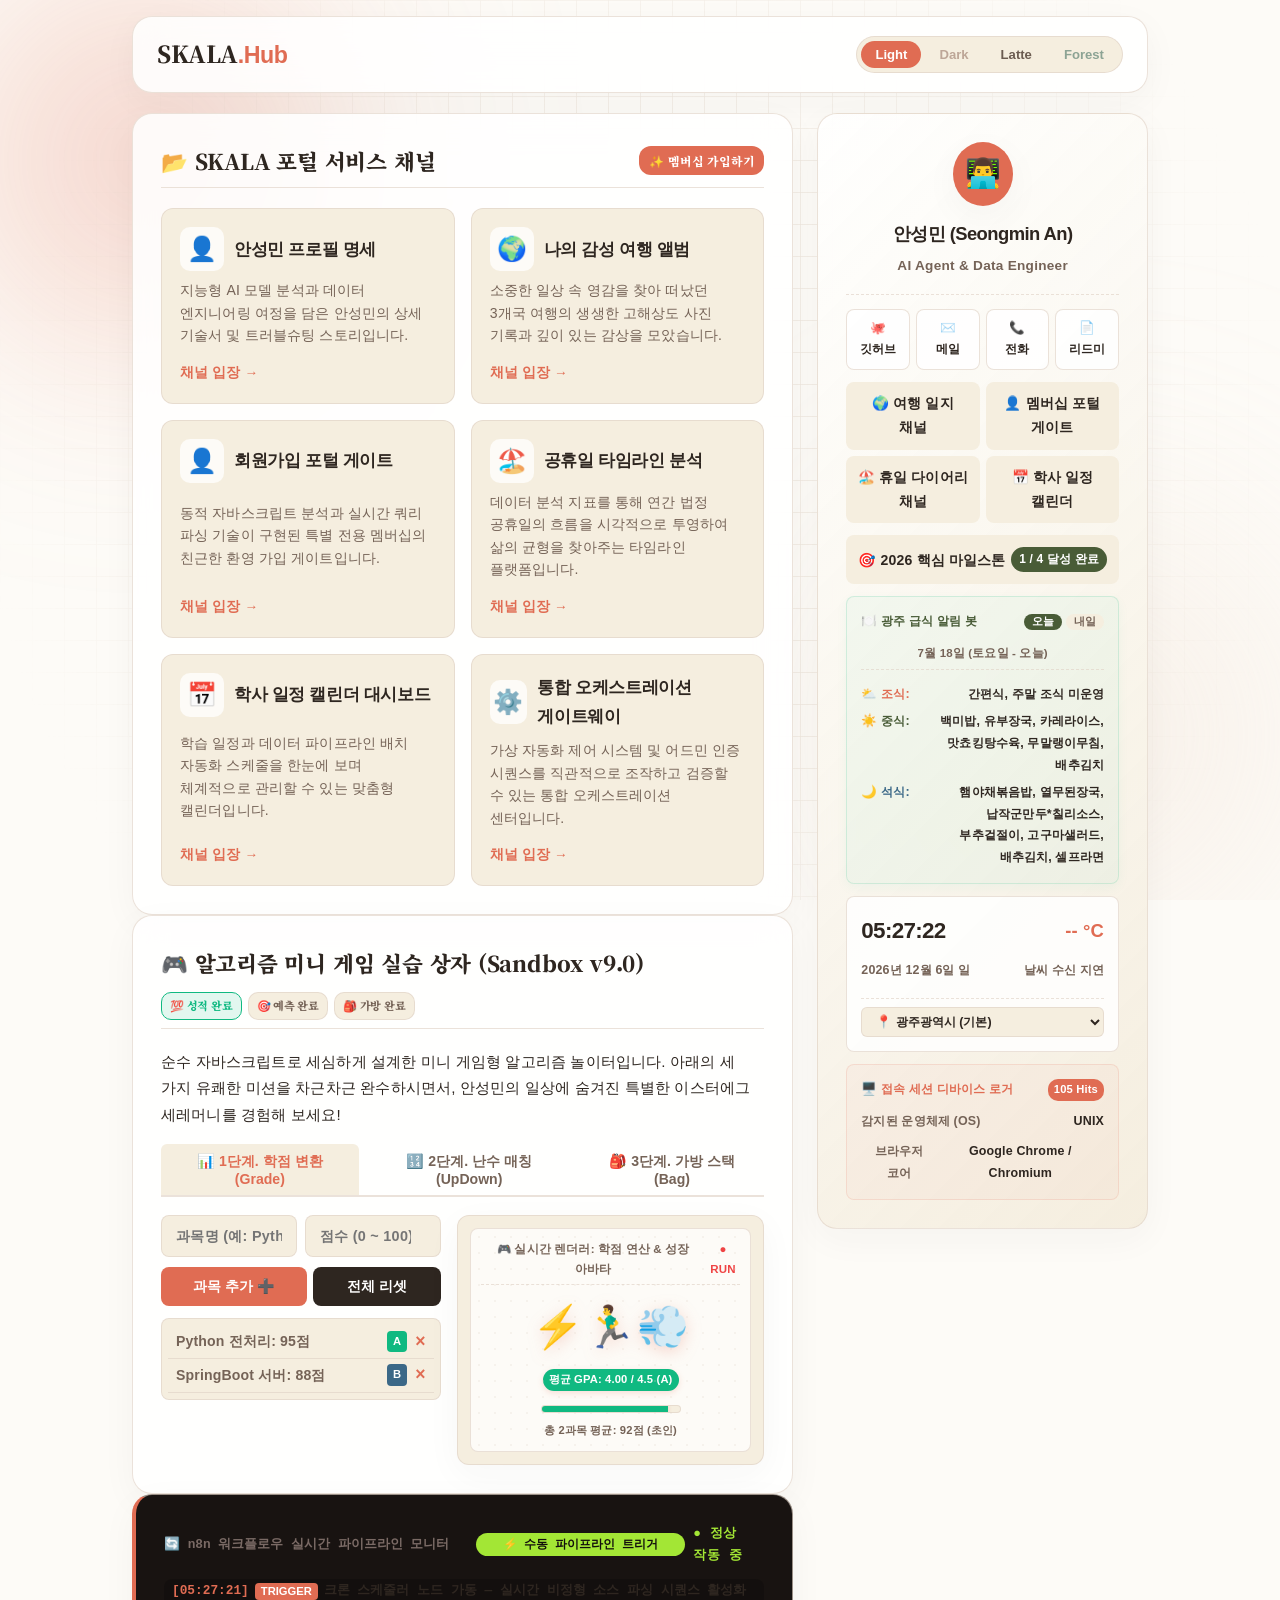
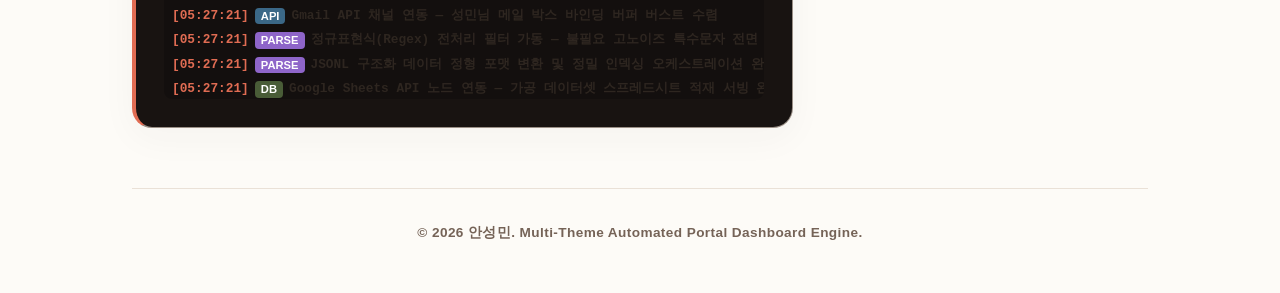
==== commit 12fcdcd2: "최종본 완성" ====
--- a/html/index.html
+++ b/html/index.html
@@ -3,7 +3,7 @@
   <head>
     <meta charset="UTF-8" />
     <meta name="viewport" content="width=device-width, initial-scale=1.0" />
-    <title>SKALA | Portal 마스터 허브 대시보드</title>
+    <title>SKALA | Portal 안성민 허브 대시보드</title>
     <link rel="stylesheet" href="../css/style.css" />
     <style>
       /* 📱 고속 줌인 및 반응형 픽셀 무결성 스타일팩 */
@@ -117,7 +117,7 @@
         margin-bottom: 8px;
       }
 
-      /* 🐾 성장형 마스터 아바타 캐릭터 */
+      /* 🐾 성장형 안성민 아바타 캐릭터 */
       .avatar-stage-wrap {
         display: flex;
         flex-direction: column;
@@ -276,10 +276,10 @@
               <div class="service-nav-card" style="border: 1px solid var(--border-cozy)">
                 <div class="service-nav-header">
                   <div class="service-icon-wrap">👤</div>
-                  <div class="service-nav-title">마스터 프로필 명세</div>
+                  <div class="service-nav-title">안성민 프로필 명세</div>
                 </div>
                 <p class="service-nav-desc" style="word-break: keep-all">
-                  지능형 AI 모델 분석과 데이터 엔지니어링 여정을 담은 안성민 매니저의 상세 기술서 및 트러블슈팅 스토리입니다.
+                  지능형 AI 모델 분석과 데이터 엔지니어링 여정을 담은 안성민의 상세 기술서 및 트러블슈팅 스토리입니다.
                 </p>
                 <a href="myProfile.html" class="service-jump-btn">채널 입장 &rarr;</a>
               </div>
@@ -347,7 +347,7 @@
               style="display: flex; justify-content: space-between; align-items: center; flex-wrap: wrap; gap: 10px"
             >
               <span>🎮 알고리즘 미니 게임 실습 상자 (Sandbox v9.0)</span>
-              <!-- 🎁 마스터 퀘스트 배지 현황판 -->
+              <!-- 🎁 안성민의 일상 퀘스트 배지 현황판 -->
               <div style="display: flex; gap: 6px">
                 <span
                   id="badgeRunning"
@@ -395,7 +395,7 @@
             </div>
             <p class="section-desc" style="margin-bottom: 16px; word-break: keep-all">
               순수 자바스크립트로 세심하게 설계한 미니 게임형 알고리즘 놀이터입니다. 아래의 세 가지 유쾌한 미션을 차근차근 완수하시면서,
-              마스터 안성민 매니저의 일상에 숨겨진 특별한 이스터에그 세레머니를 경험해 보세요!
+              안성민의 일상에 숨겨진 특별한 이스터에그 세레머니를 경험해 보세요!
             </p>
             <div class="sandbox-tabs" role="tablist">
               <button class="tab-btn active" onclick="switchSandboxTab('gradePanel', this)">📊 1단계. 학점 변환 (Grade)</button>
@@ -540,9 +540,28 @@
           </section>
 
           <section class="dashboard-card n8n-live-panel">
-            <div class="n8n-header-meta">
+            <div class="n8n-header-meta" style="align-items: center">
               <div>🔄 n8n 워크플로우 실시간 파이프라인 모니터</div>
-              <div id="n8nStatus" style="color: #a3e635; font-weight: 900; letter-spacing: 0.05em">● 정상 작동 중</div>
+              <div style="display: flex; gap: 8px; align-items: center">
+                <button
+                  onclick="triggerInteractiveN8nPipeline()"
+                  class="cozy-btn"
+                  style="
+                    padding: 4px 12px;
+                    font-size: 0.72rem;
+                    min-width: auto;
+                    background: #a3e635;
+                    color: #120e0c;
+                    border: none;
+                    font-weight: 900;
+                    border-radius: 12px;
+                    cursor: pointer;
+                  "
+                >
+                  ⚡ 수동 파이프라인 트리거
+                </button>
+                <div id="n8nStatus" style="color: #a3e635; font-weight: 900; letter-spacing: 0.05em">● 정상 작동 중</div>
+              </div>
             </div>
             <div class="n8n-terminal-box" title="마우스 호버 시 로그 스트림 흐름이 정지되어 가독성을 확보합니다">
               <div class="n8n-scroller" id="n8nTerminalScroller"></div>
@@ -635,7 +654,7 @@
                   padding-bottom: 6px;
                 "
               >
-                7월 16일 (목요일)
+                7월 18일 (토요일)
               </div>
               <div style="display: flex; flex-direction: column; gap: 5px; margin-top: 4px">
                 <div style="display: flex; justify-content: space-between; font-weight: 700; align-items: flex-start; gap: 10px">
--- a/css/style.css
+++ b/css/style.css
@@ -6,7 +6,7 @@
 @import url("https://fonts.googleapis.com/css2?family=Noto+Serif+KR:wght@600;900&family=Pretendard:wght@400;600;800;900&display=swap");
 
 :root {
-  /* 🎨 4-Way 테마 시스템 마스터 토큰 */
+  /* 🎨 4-Way 테마 시스템 디자인 토큰 */
   --bg-primary: #fdfbf7;
   --bg-card: rgba(255, 255, 255, 0.85);
   --bg-nested: #f5eedf;
@@ -993,13 +993,18 @@
 }
 .lightbox-content {
   position: relative;
-  max-width: 90%;
+  width: 100%;
+  max-width: 800px; /* 대형 사진/동영상 라이트박스 가로폭 복원 */
   max-height: 85vh;
   display: flex;
   flex-direction: column;
   align-items: center;
 }
-.lightbox-content img {
+.lightbox-content img,
+.lightbox-content video {
+  width: 100%;
+  height: auto;
+  aspect-ratio: 16 / 10; /* 비동기 비디오 렌더링 높이 붕괴 방지 */
   max-width: 100%;
   max-height: 75vh;
   border-radius: 8px;
@@ -1010,7 +1015,9 @@
   animation: zoomIn 0.4s var(--transition-apple);
 }
 [data-theme="dark"] .lightbox-content img,
-[data-theme="forest"] .lightbox-content img {
+[data-theme="dark"] .lightbox-content video,
+[data-theme="forest"] .lightbox-content img,
+[data-theme="forest"] .lightbox-content video {
   box-shadow:
     0 24px 56px rgba(0, 0, 0, 0.85),
     0 0 44px rgba(232, 123, 96, 0.4);
@@ -1109,7 +1116,7 @@
   }
 }
 
-/* 🎉 마스터 축하 네온 파티클 효과 (GPU 가속 최적화) */
+/* 🎉 안성민 축하 네온 파티클 효과 (GPU 가속 최적화) */
 .celebration-particle {
   position: fixed;
   pointer-events: none;
